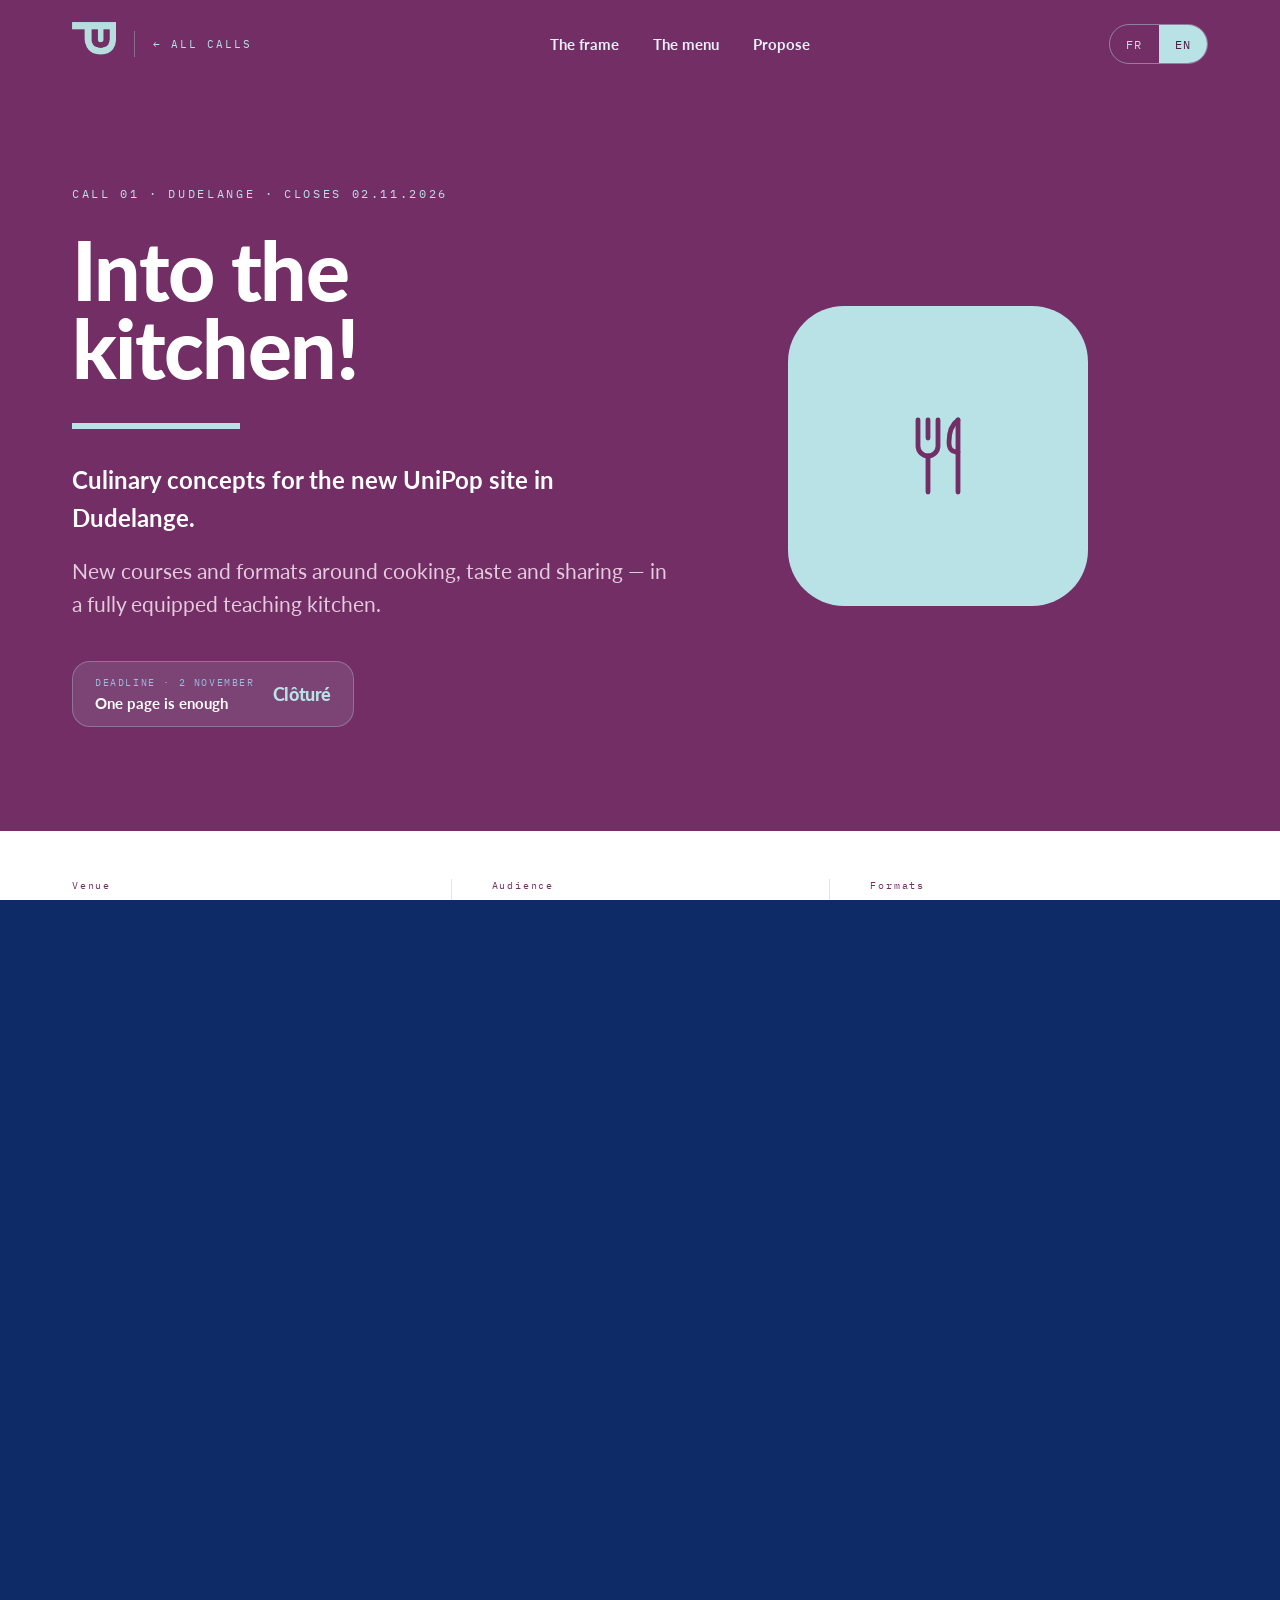
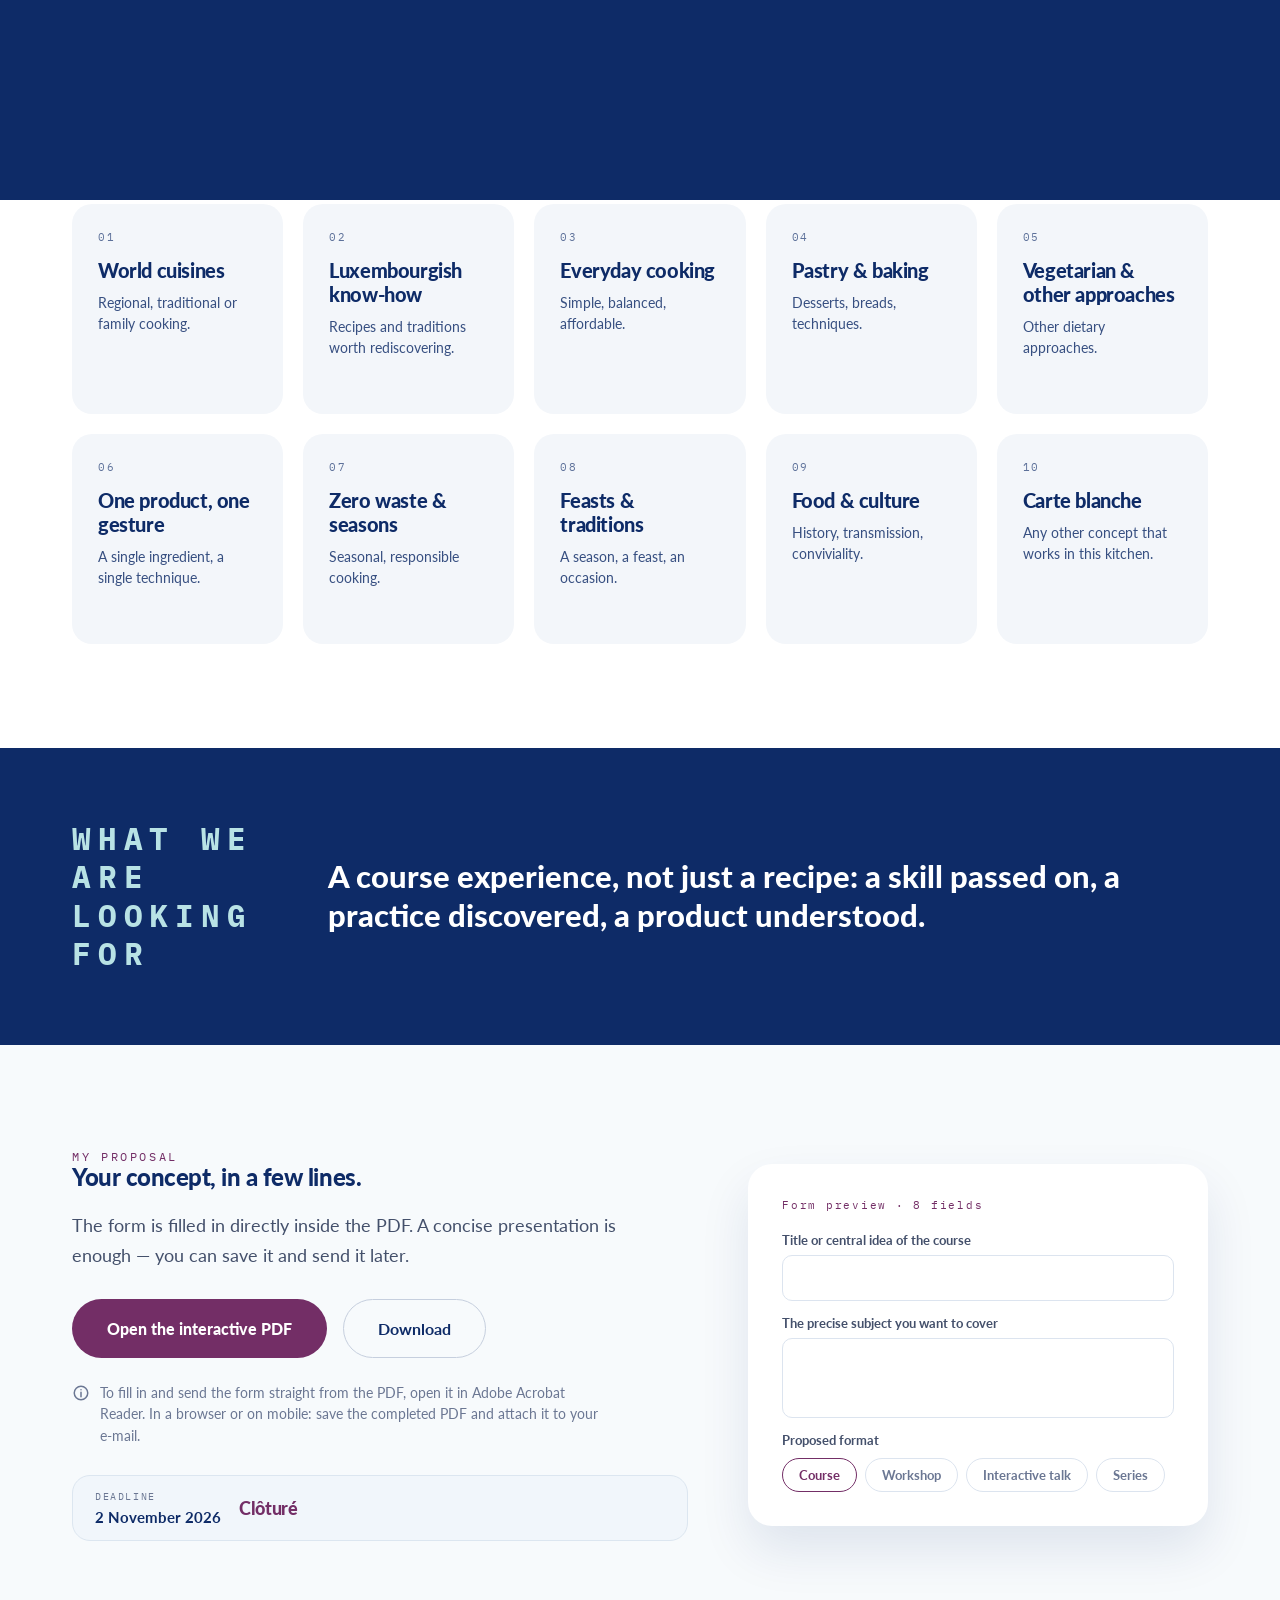
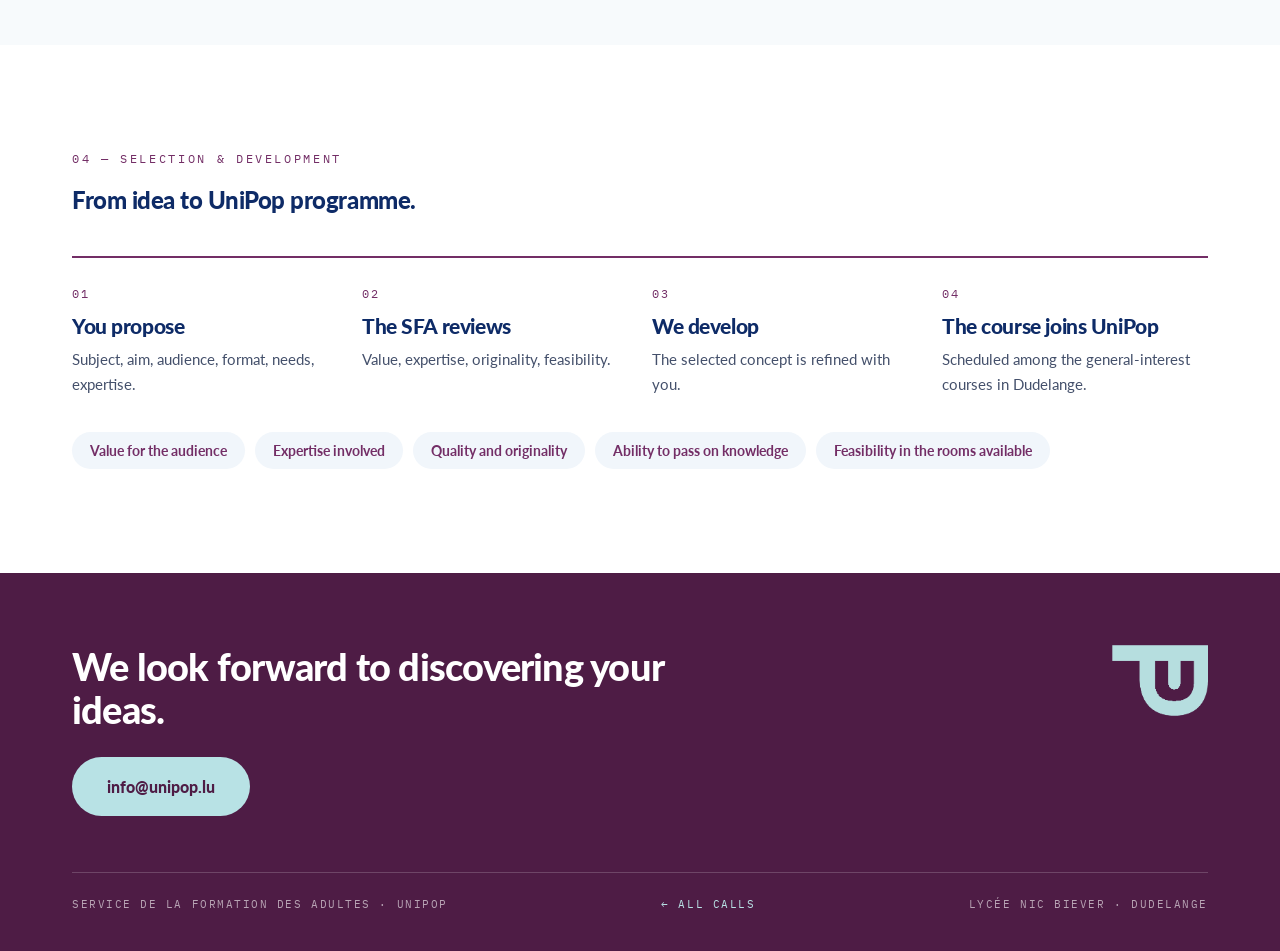
==== cuisine.html @ d963fb6a "Add files via upload" ====
<!doctype html>
<html lang="fr">
<head>
<meta charset="utf-8">
<meta name="viewport" content="width=device-width, initial-scale=1">
<title data-i18n="k96">À vos fourneaux ! · Appel à concepts UniPop</title>
<meta name="description" content="Appel à concepts culinaires pour la cuisine pédagogique du nouveau site UniPop à Dudelange. Clôture le 2 novembre 2026.">
<meta property="og:type" content="website">
<meta property="og:site_name" content="UniPop · Service de la formation des adultes">
<meta property="og:title" content="À vos fourneaux ! · Appel à concepts UniPop">
<meta property="og:description" content="Appel à concepts culinaires pour la cuisine pédagogique du nouveau site UniPop à Dudelange. Clôture le 2 novembre 2026.">
<meta property="og:image" content="https://letzbug.github.io/appel_projets/assets/img/og-appel-concepts.png">
<meta property="og:image:width" content="1200">
<meta property="og:image:height" content="630">
<meta property="og:url" content="https://letzbug.github.io/appel_projets/cuisine.html">
<meta name="twitter:card" content="summary_large_image">
<meta name="theme-color" content="#732E66">
<link rel="icon" href="assets/img/favicon-32.png" sizes="32x32">
<link rel="apple-touch-icon" href="assets/img/apple-touch-icon.png">
<link rel="preconnect" href="https://fonts.googleapis.com">
<link rel="preconnect" href="https://fonts.gstatic.com" crossorigin>
<link rel="stylesheet" href="https://fonts.googleapis.com/css2?family=Lato:ital,wght@0,400;0,700;0,900;1,400&amp;family=IBM+Plex+Mono:wght@400;500&amp;display=swap">
<link rel="stylesheet" href="assets/css/site.css">
</head>
<body class="theme-cuisine">
<a class="skip" href="#main">Aller au contenu</a>
<header class="nav">
  <div class="shell nav__inner">
    <div class="nav__brand">
      <a href="index.html" aria-label="UniPop"><img class="nav__logo" src="assets/img/unipop-logo-knockout.png" alt="UniPop"></a>
      <span class="nav__rule" aria-hidden="true"></span>
      <a href="index.html" class="nav__tag" data-wipe="#0E2B67" data-i18n="k100">← Tous les appels</a>
    </div>
    <nav class="nav__links" id="menu">
      <a href="cuisine.html#cadre" data-i18n="k97">Le cadre</a>
      <a href="cuisine.html#carte" data-i18n="k98">La carte</a>
      <a href="cuisine.html#proposer" data-i18n="k99">Proposer</a>
    </nav>
    <div class="nav__end">
      <div class="lang" role="group" aria-label="Langue / Language">
        <button type="button" data-lang="fr" aria-pressed="true">FR</button>
        <button type="button" data-lang="en" aria-pressed="false">EN</button>
      </div>
      <button class="burger" type="button" aria-expanded="false" aria-controls="menu" aria-label="Menu">
        <span></span><span></span><span></span>
      </button>
    </div>
  </div>
  <div class="nav__progress" aria-hidden="true"></div>
</header>
<main id="main">

  <section class="hero">
    <div class="shell hero__grid">
      <div class="hero__col">
        <p class="eyebrow reveal" data-i18n="k101">Appel 01 · Dudelange · clôture 02.11.2026</p>
        <h1 class="reveal" data-i18n-html="k102">À vos<br>fourneaux !</h1>
        <div class="hero__rule reveal" aria-hidden="true"></div>
        <p class="hero__text reveal" style="color:#fff;font-weight:700;font-size:24px" data-i18n="k103">Concepts culinaires pour le nouveau site UniPop à Dudelange.</p>
        <p class="hero__text reveal" style="margin-top:16px" data-i18n="k104">Imaginer de nouveaux cours et formats autour de la cuisine, du goût et du partage — dans une cuisine pédagogique entièrement équipée.</p>
        <div class="counts reveal">
          <div class="count count--lead" data-deadline="2026-11-02T23:59:59+01:00">
            <div>
              <div class="count__label"><span data-i18n="k105">Date limite · 2 novembre</span></div>
              <div class="count__name"><span data-i18n="k106">Une page suffit</span></div>
            </div>
            <div class="count__value" data-over="Clôturé">02.11</div>
          </div>
        </div>
      </div>
      <div class="hero__art" aria-hidden="true">
        <div class="tile floaty" style="left:60px;top:70px;width:300px;height:300px;background:var(--mint);color:var(--purple);border-radius:56px"><svg viewBox="0 0 48 48" fill="none" stroke="currentColor" stroke-width="2.4" stroke-linecap="round" stroke-linejoin="round" aria-hidden="true"><path d="M14 6v13a5 5 0 0 0 5 5 5 5 0 0 0 5-5V6"/><path d="M19 6v9"/><path d="M19 24v18"/><path d="M34 6c-3.5 2.5-4.5 7-4.5 11s1.5 5 4.5 5"/><path d="M34 6v36"/></svg></div>
      </div>
    </div>
  </section>

  <div class="meta">
    <div class="shell">
      <dl class="meta__grid">
        <div class="meta__cell">
          <dt><span data-i18n="k107">Le lieu</span></dt>
          <dd>Lycée Nic Biever · 28, rue du Parc · L-3542 Dudelange</dd>
          <dd class="sub"><span data-i18n="k108">Lundis et mercredis à partir de 17h00</span></dd>
        </div>
        <div class="meta__cell">
          <dt><span data-i18n="k109">Le public</span></dt>
          <dd><span data-i18n="k110">Adultes · cours d’intérêt général</span></dd>
        </div>
        <div class="meta__cell">
          <dt><span data-i18n="k111">Les formats</span></dt>
          <dd><span data-i18n="k112">Cours, workshop, série, format saisonnier…</span></dd>
        </div>
      </dl>
    </div>
  </div>

  <section class="section section--paper" id="cadre">
    <div class="shell split">
      <div>
        <p class="eyebrow reveal" data-i18n="k113">01 — Le cadre</p>
        <h2 class="reveal" style="margin:18px 0 24px" data-i18n="k114">Associer celles et ceux qui enseignent à la fabrication des contenus.</h2>
        <p class="lead reveal" style="margin-bottom:16px" data-i18n="k115">L’ouverture progressive d’un nouveau site au Lycée Nic Biever offre une première occasion concrète : une cuisine pédagogique entièrement équipée sera le premier espace activé.</p>
        <p class="lead reveal" data-i18n="k116">La cuisine peut ici être abordée au sens large. Il ne s’agit pas uniquement de proposer une recette ou un menu, mais d’imaginer une expérience de cours.</p>
      </div>
      <blockquote class="quote reveal">
        <svg viewBox="0 0 44 34" aria-hidden="true"><path d="M0 34V18C0 8 6 1 17 0l2 6c-7 1-10 5-10 10h9v18H0zm25 0V18c0-10 6-17 17-18l2 6c-7 1-10 5-10 10h9v18H25z"/></svg>
        <p data-i18n="k117">Il n’est pas attendu qu’une proposition couvre l’ensemble du sujet.</p>
        <p class="quote__sub" data-i18n="k118">Un cours ou un workshop peut au contraire se concentrer volontairement sur une technique, une cuisine, un produit ou une idée très précise.</p>
      </blockquote>
    </div>
  </section>

  <section class="section section--white" id="carte">
    <div class="shell">
      <div class="section__head">
        <div>
          <p class="eyebrow reveal" data-i18n="k119">02 — La carte des possibles</p>
          <h2 class="reveal" data-i18n="k120">Dix portes d’entrée.</h2>
        </div>
        <p class="section__note reveal" data-i18n="k121">La liste n’est pas limitative. C’est la complémentarité des concepts retenus qui construira l’ensemble.</p>
      </div>
      <div class="topics">
      <article class="topic reveal">
        <div class="topic__no">01</div>
        <h3 data-i18n="k76">Cuisines du monde</h3>
        <p data-i18n="k77">Régionales, traditionnelles ou familiales.</p>
      </article>
      <article class="topic reveal">
        <div class="topic__no">02</div>
        <h3 data-i18n="k78">Savoir-faire luxembourgeois</h3>
        <p data-i18n="k79">Recettes et traditions à redécouvrir.</p>
      </article>
      <article class="topic reveal">
        <div class="topic__no">03</div>
        <h3 data-i18n="k80">La cuisine du quotidien</h3>
        <p data-i18n="k81">Simple, équilibrée, économique.</p>
      </article>
      <article class="topic reveal">
        <div class="topic__no">04</div>
        <h3 data-i18n="k82">Pâtisserie & boulangerie</h3>
        <p data-i18n="k83">Desserts, pains, techniques.</p>
      </article>
      <article class="topic reveal">
        <div class="topic__no">05</div>
        <h3 data-i18n="k84">Végétarien & autres approches</h3>
        <p data-i18n="k85">Autres approches alimentaires.</p>
      </article>
      <article class="topic reveal">
        <div class="topic__no">06</div>
        <h3 data-i18n="k86">Un produit, un geste</h3>
        <p data-i18n="k87">Un ingrédient, une technique.</p>
      </article>
      <article class="topic reveal">
        <div class="topic__no">07</div>
        <h3 data-i18n="k88">Anti-gaspi & saisons</h3>
        <p data-i18n="k89">Cuisine saisonnière et responsable.</p>
      </article>
      <article class="topic reveal">
        <div class="topic__no">08</div>
        <h3 data-i18n="k90">Fêtes & traditions</h3>
        <p data-i18n="k91">Une saison, une fête, une occasion.</p>
      </article>
      <article class="topic reveal">
        <div class="topic__no">09</div>
        <h3 data-i18n="k92">Cuisine & culture</h3>
        <p data-i18n="k93">Histoire, transmission, convivialité.</p>
      </article>
      <article class="topic reveal topic--mint">
        <div class="topic__no">10</div>
        <h3 data-i18n="k94">Carte blanche</h3>
        <p data-i18n="k95">Tout autre concept réalisable ici.</p>
      </article>
      </div>
    </div>
  </section>

  <div class="band">
    <div class="shell band__grid">
      <p class="eyebrow" data-i18n="k122">Ce que nous cherchons</p>
      <p data-i18n="k123">Une expérience de cours, pas seulement une recette : un savoir-faire transmis, une pratique découverte, un produit compris.</p>
    </div>
  </div>

  <section class="section section--paper" id="proposer">
    <div class="shell">
      <div class="apply">
      <div>
        <div class="eyebrow reveal" data-i18n="k128">Ma proposition</div>
        <h2 class="reveal" data-i18n="k129">Votre concept, en quelques lignes.</h2>
        <p class="lead reveal" style="margin-top:20px;max-width:560px" data-i18n="k130">Le formulaire se remplit directement dans le PDF. Une présentation concise suffit — vous pouvez l’enregistrer et l’envoyer plus tard.</p>
        <div class="apply__actions reveal">
          <a class="btn btn--solid" href="pdf/UniPop_COURSE_LAB_A_vos_fourneaux.pdf" target="_blank" rel="noopener"><span data-i18n="k131">Ouvrir le PDF interactif</span></a>
          <a class="btn btn--outline" href="pdf/UniPop_COURSE_LAB_A_vos_fourneaux.pdf" download><span data-i18n="k132">Télécharger</span></a>
        </div>
        <div class="hint reveal"><svg viewBox="0 0 24 24" stroke-width="2" stroke-linecap="round" aria-hidden="true"><circle cx="12" cy="12" r="9"/><path d="M12 11v6M12 7.5v.01"/></svg>
          <p data-i18n="k133">Pour remplir et renvoyer le formulaire depuis le PDF, ouvrez-le dans Adobe Acrobat Reader. Dans un navigateur ou sur mobile : enregistrez le PDF rempli, puis joignez-le à votre e-mail.</p>
        </div>
        <div class="count count--lead reveal" data-deadline="2026-11-02T23:59:59+01:00" style="margin-top:28px;background:#F1F6FB;border-color:#DCE6F0">
          <div>
            <div class="count__label" style="color:#6B7793"><span data-i18n="k134">Date limite</span></div>
            <div class="count__name" style="color:#0E2B67" data-i18n="k135">2 novembre 2026</div>
          </div>
          <div class="count__value" style="color:var(--accent)" data-over="Clôturé">02.11</div>
        </div>
      </div>
      <div class="preview reveal" aria-hidden="true">
        <div class="preview__label"><span data-i18n="k136">Aperçu du formulaire · 8 champs</span></div>
        <div class="preview__fields">
          <label><span data-i18n="k137">Titre ou idée centrale du cours</span><input type="text" tabindex="-1"></label>
          <label><span data-i18n="k138">Le sujet précis que vous souhaitez traiter</span><textarea rows="3" tabindex="-1"></textarea></label>
          <div>
            <div style="font-size:13px;font-weight:700;color:var(--body)"><span data-i18n="k139">Format proposé</span></div>
            <div class="pills">
          <span class="pill pill--on"><span data-i18n="k124">Cours</span></span>
          <span class="pill"><span data-i18n="k125">Workshop</span></span>
          <span class="pill"><span data-i18n="k126">Conférence interactive</span></span>
          <span class="pill"><span data-i18n="k127">Série</span></span>
            </div>
          </div>
        </div>
      </div>
    </div>
    </div>
  </section>

  <section class="section section--white">
    <div class="shell">
      <p class="eyebrow reveal" data-i18n="k140">04 — Sélection & développement</p>
      <h2 class="reveal" style="margin:18px 0 44px" data-i18n="k141">De l’idée au programme UniPop.</h2>
      <div class="flow">
      <div class="reveal">
        <div class="flow__no">01</div>
        <h3 data-i18n="k142">Vous proposez</h3>
        <p data-i18n="k143">Sujet, objectif, public, format, besoins, expertise.</p>
      </div>
      <div class="reveal">
        <div class="flow__no">02</div>
        <h3 data-i18n="k144">Le SFA examine</h3>
        <p data-i18n="k145">Intérêt, savoir-faire, originalité, faisabilité.</p>
      </div>
      <div class="reveal">
        <div class="flow__no">03</div>
        <h3 data-i18n="k146">Nous développons</h3>
        <p data-i18n="k147">Le concept retenu est précisé avec vous.</p>
      </div>
      <div class="reveal">
        <div class="flow__no">04</div>
        <h3 data-i18n="k148">Le cours rejoint UniPop</h3>
        <p data-i18n="k149">Programmation des cours d’intérêt général à Dudelange.</p>
      </div>
    </div>
      <div class="tags reveal">
        <span class="tag"><span data-i18n="k150">L’intérêt pour le public</span></span>
        <span class="tag"><span data-i18n="k151">Le savoir-faire mobilisé</span></span>
        <span class="tag"><span data-i18n="k152">La qualité et l’originalité</span></span>
        <span class="tag"><span data-i18n="k153">La capacité à transmettre</span></span>
        <span class="tag"><span data-i18n="k154">La faisabilité dans les locaux</span></span>
      </div>
    </div>
  </section>

</main>
<footer class="foot" id="contact">
  <div class="shell">
    <div class="foot__top">
      <div>
        <h2 class="reveal" data-i18n="k155">Nous nous réjouissons de découvrir vos idées.</h2>
        
        <a class="btn btn--mint" href="mailto:info@unipop.lu" style="margin-top:26px">info@unipop.lu</a>
      </div>
      <img class="foot__logo" src="assets/img/unipop-logo-knockout.png" alt="UniPop">
    </div>
    <div class="foot__bar">
      <span>Service de la formation des adultes · UniPop</span>
      <a href="index.html" data-wipe="#0E2B67" data-i18n="k156">← Tous les appels</a>
      <span data-i18n="k157">Lycée Nic Biever · Dudelange</span>
    </div>
  </div>
</footer>
<div class="wipe" aria-hidden="true"></div>
<script src="assets/js/lang-en.js"></script>
<script src="assets/js/i18n.js"></script>
<script src="assets/js/site.js"></script>
</body>
</html>
---- assets/css/site.css ----
/* =========================================================================
   UniPop · Appel à concepts 2026
   Feuille de style principale — Service de la formation des adultes
   Couleurs et typographie repris de la charte UniPop.
   ========================================================================= */

:root{
  --navy:#0E2B67;
  --navy-mid:#143474;
  --navy-deep:#08194A;
  --purple:#732E66;
  --purple-deep:#4E1C45;
  --mint:#B8E2E5;
  --paper:#F7FAFC;
  --white:#FFFFFF;
  --ink:#0E2B67;
  --body:#44506B;
  --muted:#6B7793;
  --line:#DCE6F0;

  /* couleur d'accent, redéfinie par page */
  --accent:var(--navy);
  --accent-deep:var(--navy-deep);
  --on-accent-soft:#C6D6EE;

  --shell:1280px;
  --pad:72px;
  --radius:24px;
  --ease:cubic-bezier(.2,.75,.2,1);

  --font:"Lato","Helvetica Neue",Helvetica,Arial,sans-serif;
  --mono:"IBM Plex Mono",ui-monospace,SFMono-Regular,Menlo,Consolas,monospace;
}

body.theme-cuisine{
  --accent:var(--purple);
  --accent-deep:var(--purple-deep);
  --on-accent-soft:#E3CADD;
}

/* Polices auto-hébergées — voir README, section « Schriften ».
   Décommenter ce bloc et supprimer le <link> Google Fonts dans les pages.
@font-face{font-family:"Lato";src:url("../fonts/lato-regular.woff2") format("woff2");font-weight:400;font-display:swap}
@font-face{font-family:"Lato";src:url("../fonts/lato-bold.woff2") format("woff2");font-weight:700;font-display:swap}
@font-face{font-family:"Lato";src:url("../fonts/lato-black.woff2") format("woff2");font-weight:900;font-display:swap}
@font-face{font-family:"IBM Plex Mono";src:url("../fonts/plexmono-regular.woff2") format("woff2");font-weight:400;font-display:swap}
*/

*,*::before,*::after{box-sizing:border-box}

html{scroll-behavior:smooth}

body{
  margin:0;
  font-family:var(--font);
  background:var(--paper);
  color:var(--body);
  -webkit-font-smoothing:antialiased;
  overflow-x:hidden;
}

img{max-width:100%;display:block}
a{color:var(--accent);text-decoration:none}

h1,h2,h3{margin:0;font-weight:900;letter-spacing:-.02em;color:var(--ink);line-height:1.05}
p{margin:0;line-height:1.65}

.shell{max-width:var(--shell);margin:0 auto;padding:0 var(--pad);width:100%}

.eyebrow{
  font-family:var(--mono);font-size:12px;letter-spacing:.22em;
  text-transform:uppercase;color:var(--accent);
}
.lead{font-size:18px;line-height:1.7;color:var(--body)}

/* ---------- accessibilité ---------- */
.skip{
  position:absolute;left:-9999px;top:0;z-index:100;background:var(--mint);color:var(--navy);
  padding:14px 22px;font-weight:700;border-radius:0 0 12px 0;
}
.skip:focus{left:0}
:focus-visible{outline:3px solid var(--mint);outline-offset:3px}
.sr-only{position:absolute;width:1px;height:1px;overflow:hidden;clip:rect(0 0 0 0);white-space:nowrap}

/* =========================================================================
   NAVIGATION
   ========================================================================= */
.nav{
  position:sticky;top:0;z-index:50;background:var(--accent);
  transition:box-shadow .3s ease;
}
.nav.scrolled{box-shadow:0 10px 30px rgba(8,25,64,.25)}
.nav__inner{
  display:flex;align-items:center;justify-content:space-between;gap:24px;
  height:88px;transition:height .3s var(--ease);
}
.nav.scrolled .nav__inner{height:68px}
.nav__brand{display:flex;align-items:center;gap:18px;min-width:0}
.nav__logo{width:44px;height:44px;transition:width .3s var(--ease),height .3s var(--ease)}
.nav.scrolled .nav__logo{width:36px;height:36px}
.nav__rule{width:1px;height:26px;background:rgba(184,226,229,.35)}
.nav__tag{
  font-family:var(--mono);font-size:11px;letter-spacing:.18em;text-transform:uppercase;
  color:var(--mint);white-space:nowrap;
}
.nav__links{display:flex;align-items:center;gap:34px}
.nav__links a{
  font-size:15px;font-weight:700;color:#E9F0FA;position:relative;padding:6px 0;
}
.nav__links a::after{
  content:"";position:absolute;left:0;right:100%;bottom:0;height:2px;background:var(--mint);
  transition:right .3s var(--ease);
}
.nav__links a:hover::after,.nav__links a:focus-visible::after{right:0}
.nav__end{display:flex;align-items:center;gap:16px}

.lang{display:flex;border:1px solid rgba(184,226,229,.45);border-radius:999px;overflow:hidden}
.lang button{
  border:0;background:transparent;color:var(--mint);cursor:pointer;
  font-family:var(--mono);font-size:12px;letter-spacing:.1em;padding:9px 16px;
  min-height:38px;transition:background-color .25s ease,color .25s ease;
}
.lang button[aria-pressed="true"]{background:var(--mint);color:var(--accent-deep)}

.burger{display:none;width:44px;height:44px;border:0;background:transparent;cursor:pointer;
  flex-direction:column;align-items:flex-end;justify-content:center;gap:5px;padding:0}
.burger span{display:block;width:22px;height:2px;background:var(--mint);transition:transform .3s var(--ease),opacity .2s}
.burger[aria-expanded="true"] span:nth-child(1){transform:translateY(7px) rotate(45deg)}
.burger[aria-expanded="true"] span:nth-child(2){opacity:0}
.burger[aria-expanded="true"] span:nth-child(3){transform:translateY(-7px) rotate(-45deg)}

.nav__progress{
  position:absolute;left:0;bottom:0;height:2px;width:0;background:var(--mint);
  transition:width .1s linear;
}

/* =========================================================================
   HERO
   ========================================================================= */
.hero{background:var(--accent);color:#fff;padding:96px 0 104px;position:relative;overflow:hidden}
.hero__grid{display:flex;align-items:center;justify-content:space-between;gap:56px}
.hero__col{max-width:740px;flex:1 1 auto}
.hero .eyebrow{color:var(--mint)}
.hero h1{font-size:clamp(46px,6.4vw,92px);color:#fff;line-height:.96;margin-top:26px}
.hero h1 .accent{color:var(--mint)}
.hero__rule{width:168px;height:6px;background:var(--mint);margin:36px 0 32px;transform-origin:left center}
.hero__text{font-size:21px;line-height:1.6;color:var(--on-accent-soft);max-width:620px}
.hero__actions{display:flex;flex-wrap:wrap;gap:16px;margin-top:44px}
.hero__art{flex:0 0 auto;width:480px;height:440px;position:relative}
.hero__ring{position:absolute;inset:30px 40px;border:1px solid rgba(184,226,229,.28);border-radius:50%}
.tile{
  position:absolute;border-radius:40px;display:flex;align-items:center;justify-content:center;
}
.tile--a{left:10px;top:120px;width:244px;height:244px;background:var(--purple)}
.tile--b{right:0;top:10px;width:214px;height:214px;background:var(--navy-mid);
  border:1px solid rgba(184,226,229,.3);border-radius:36px}
body.theme-cuisine .tile--b{background:var(--purple-deep)}
.tile svg{width:96px;height:96px}
.chip-float{
  position:absolute;right:20px;bottom:20px;background:var(--mint);color:var(--navy);
  font-family:var(--mono);font-size:12px;letter-spacing:.14em;padding:10px 18px;border-radius:999px;
}

.btn{
  display:inline-flex;align-items:center;gap:12px;border-radius:999px;font-size:16px;
  padding:19px 34px;font-weight:900;min-height:56px;border:1px solid transparent;cursor:pointer;
  transition:transform .25s ease,background-color .25s ease,color .25s ease,border-color .25s ease;
}
.btn:hover,.btn:focus-visible{transform:translateY(-3px)}
.btn--mint{background:var(--mint);color:var(--accent-deep)}
.btn--mint:hover{background:#cceef0}
.btn--ghost{border-color:rgba(198,214,238,.5);color:#E9F0FA;font-weight:700}
.btn--ghost:hover{border-color:var(--mint);color:#fff}
.btn--solid{background:var(--accent);color:#fff}
.btn--outline{border-color:#C6CFDE;color:var(--ink);font-weight:700}
.btn--outline:hover{border-color:var(--accent)}

/* ---------- compte à rebours ---------- */
.counts{display:flex;flex-wrap:wrap;gap:16px;margin-top:40px}
.count{
  display:flex;align-items:center;gap:18px;border-radius:18px;padding:14px 22px;
  background:rgba(255,255,255,.06);border:1px solid rgba(198,214,238,.22);
  transition:border-color .3s ease,background-color .3s ease;
}
.count--lead{background:rgba(184,226,229,.12);border-color:rgba(184,226,229,.3)}
.count:hover{border-color:var(--mint)}
.count__label{font-family:var(--mono);font-size:10px;letter-spacing:.16em;text-transform:uppercase;color:#9FB8DE}
.count__name{margin-top:5px;font-size:15px;font-weight:700;color:#fff}
.count__value{font-size:30px;font-weight:900;letter-spacing:-.02em;color:var(--on-accent-soft);white-space:nowrap}
.count--lead .count__value{color:var(--mint)}
.count__value small{font-size:14px;font-weight:700;opacity:.75;margin-left:4px}
.count.is-over .count__value{font-size:18px}

.scrollcue{
  display:flex;align-items:center;gap:12px;margin-top:56px;
  font-family:var(--mono);font-size:11px;letter-spacing:.2em;color:#8FA8D2;
}
.scrollcue svg{animation:bob 2.2s ease-in-out infinite}

/* =========================================================================
   BANDEAU DÉFILANT
   ========================================================================= */
.ticker{background:var(--mint);overflow:hidden;padding:24px 0}
.ticker__track{display:flex;gap:56px;white-space:nowrap;width:max-content;animation:ticker 40s linear infinite}
.ticker span{font-family:var(--mono);font-size:13px;letter-spacing:.2em;text-transform:uppercase;color:var(--navy)}
.ticker:hover .ticker__track{animation-play-state:paused}

/* =========================================================================
   SECTIONS
   ========================================================================= */
.section{padding:104px 0}
.section--paper{background:var(--paper)}
.section--white{background:var(--white)}
.section--navy{background:var(--navy);color:#fff}
.section--navy h2{color:#fff}
.section--accent{background:var(--accent);color:#fff}
.section--accent h2{color:#fff}
.section__head{display:flex;align-items:flex-end;justify-content:space-between;gap:48px;margin-bottom:52px;flex-wrap:wrap}
.section__head h2{font-size:clamp(32px,4vw,52px);margin-top:18px;max-width:680px}
.section__note{max-width:380px;font-size:15px;line-height:1.6;color:var(--muted)}
.section--navy .section__note,.section--accent .section__note{color:var(--on-accent-soft)}
.section--navy .eyebrow,.section--accent .eyebrow{color:var(--mint)}

/* ---------- carte + actualités ---------- */
.news{display:grid;grid-template-columns:minmax(0,480px) minmax(0,1fr);gap:80px;align-items:center}
.map{background:#fff;border-radius:28px;padding:32px;display:flex;justify-content:center}
.map svg{width:100%;max-width:340px;height:auto;overflow:visible}
.map__outline{fill:none;stroke:rgba(14,43,103,.16);stroke-width:1.5}
.map__dot{fill:#C3D3E6;opacity:0;transform-origin:center;transition:fill .25s ease,r .25s ease}
.map.in .map__dot{animation:dotIn .5s var(--ease) forwards;animation-delay:var(--d,0ms)}
.map__dot.near{fill:var(--mint)}
.map__site{opacity:0}
.map.in .map__site{animation:siteIn .6s var(--ease) forwards}
.map__ping{transform-box:fill-box;transform-origin:center;animation:ping 2.8s cubic-bezier(.2,.6,.3,1) infinite}
.map__label{font-family:var(--font);font-size:14px;font-weight:900}

.newsitem{display:flex;gap:22px;padding:26px 0;border-top:1px solid var(--line)}
.newsitem:last-child{border-bottom:1px solid var(--line)}
.newsitem__no{width:54px;flex:0 0 54px;font-family:var(--mono);font-size:13px;color:var(--accent)}
.newsitem h3{font-size:22px}
.newsitem p{margin-top:8px;font-size:16px;color:var(--body)}
.newsitem--soft h3,.newsitem--soft .newsitem__no{color:#7C8CA8}

/* ---------- étapes ---------- */
.steps{display:grid;grid-template-columns:repeat(3,minmax(0,1fr));gap:28px}
.step{background:var(--navy-mid);border:1px solid rgba(184,226,229,.22);border-radius:var(--radius);padding:36px;
  transition:transform .4s var(--ease),border-color .4s ease}
.step:hover{transform:translateY(-8px);border-color:var(--mint)}
.step__no{font-family:var(--mono);font-size:42px;color:var(--mint)}
.step h3{margin-top:18px;font-size:24px;color:#fff}
.step p{margin-top:12px;font-size:16px;color:var(--on-accent-soft)}
.step--mint{background:var(--mint);border-color:transparent}
.step--mint .step__no{color:var(--navy)}
.step--mint h3{color:var(--navy)}
.step--mint p{color:#164080}

/* ---------- cartes appel ---------- */
.calls{display:grid;grid-template-columns:repeat(2,minmax(0,1fr));gap:32px}
.call{
  display:flex;flex-direction:column;border-radius:32px;padding:44px;min-height:520px;color:#fff;
  position:relative;overflow:hidden;
  transition:transform .45s var(--ease),box-shadow .45s ease;
}
.call:hover,.call:focus-visible{transform:translateY(-10px);box-shadow:0 30px 60px rgba(8,25,64,.22)}
.call--cuisine{background:var(--purple)}
.call--numerique{background:var(--navy)}
.call__top{display:flex;align-items:center;justify-content:space-between;gap:20px}
.call__kicker{font-family:var(--mono);font-size:12px;letter-spacing:.2em;color:rgba(255,255,255,.72)}
.call__top svg{width:52px;height:52px;flex:0 0 auto}
.call h3{font-size:clamp(36px,3.6vw,58px);color:#fff;margin-top:36px;line-height:.98}
.call p{margin-top:22px;font-size:18px;color:rgba(255,255,255,.82);max-width:450px}
.call__foot{margin-top:auto;padding-top:32px}
.call__meta{display:flex;flex-wrap:wrap;gap:36px;padding-bottom:22px;border-bottom:1px solid rgba(255,255,255,.28)}
.call__meta dt{font-family:var(--mono);font-size:10px;letter-spacing:.16em;color:rgba(255,255,255,.65)}
.call__meta dd{margin:6px 0 0;font-size:15px;font-weight:700}
.call__go{display:flex;align-items:center;gap:12px;margin-top:22px;font-size:17px;font-weight:900;color:var(--mint)}
.call:hover .call__go svg{transform:translateX(6px)}
.call__go svg{transition:transform .3s var(--ease)}

/* ---------- barre méta ---------- */
.meta{background:#fff;padding:32px 0}
.meta__grid{display:grid;grid-template-columns:repeat(3,minmax(0,1fr));gap:0}
.meta__cell{padding:0 40px;border-left:1px solid var(--line)}
.meta__cell:first-child{padding-left:0;border-left:0}
.meta__cell dt{font-family:var(--mono);font-size:10px;letter-spacing:.18em;color:var(--accent)}
.meta__cell dd{margin:8px 0 0;font-size:17px;font-weight:700;color:var(--ink)}
.meta__cell .sub{margin-top:5px;font-size:14px;font-weight:400;color:var(--muted)}

/* ---------- citation ---------- */
.split{display:grid;grid-template-columns:minmax(0,1fr) minmax(0,1fr);gap:72px;align-items:center}
.quote{background:var(--accent);border-radius:28px;padding:44px;color:#fff}
.quote svg{width:44px;height:34px;fill:var(--mint)}
.quote p{margin-top:24px;font-size:28px;line-height:1.3;font-weight:900}
.quote .quote__sub{margin-top:20px;font-size:16px;font-weight:400;color:var(--on-accent-soft)}

/* ---------- grille de sujets ---------- */
.topics{display:grid;grid-template-columns:repeat(5,minmax(0,1fr));gap:20px}
.topics--4{grid-template-columns:repeat(4,minmax(0,1fr))}
.topic{
  background:var(--white);border-radius:20px;padding:26px;min-height:210px;color:var(--ink);
  transition:transform .4s var(--ease),background-color .4s ease,color .4s ease;
}
.section--paper .topic{background:#fff}
.section--white .topic{background:#F3F6FA}
.topic:hover{transform:translateY(-8px);background:var(--accent);color:#fff}
.topic__no{font-family:var(--mono);font-size:11px;letter-spacing:.14em;opacity:.65}
.topic h3{margin-top:14px;font-size:20px;line-height:1.2;color:inherit}
.topic p{margin-top:10px;font-size:14px;line-height:1.55;opacity:.82;color:inherit}
.topic--mint{background:var(--mint)}

/* ---------- bandeau « ce que nous cherchons » ---------- */
.band{background:var(--navy);color:#fff;padding:72px 0}
.band__grid{display:flex;gap:56px;align-items:center;flex-wrap:wrap}
.band .eyebrow{color:var(--mint);flex:0 0 200px}
.band p{flex:1 1 420px;font-size:clamp(22px,2.4vw,34px);line-height:1.25;font-weight:900;color:#fff}

/* ---------- date OEJQS ---------- */
.date{background:var(--mint);padding:56px 0}
.date__grid{display:flex;gap:28px;align-items:center;flex-wrap:wrap}
.date__badge{background:var(--navy);color:var(--mint);border-radius:22px;padding:18px 26px;text-align:center;flex:0 0 auto}
.date__badge span{font-family:var(--mono);font-size:12px;letter-spacing:.16em;display:block}
.date__badge strong{display:block;font-size:44px;line-height:1;color:#fff}
.date__text h3{font-size:clamp(20px,2vw,26px);line-height:1.25;color:var(--navy)}
.date__text p{margin-top:8px;font-size:16px;color:#164080}

/* ---------- bloc PDF ---------- */
.apply{display:grid;grid-template-columns:minmax(0,1fr) minmax(0,460px);gap:60px;align-items:center}
.apply__actions{display:flex;flex-wrap:wrap;gap:16px;margin-top:28px}
.hint{display:flex;gap:10px;margin-top:24px;max-width:540px}
.hint svg{width:18px;height:18px;flex:0 0 18px;margin-top:2px;stroke:var(--muted);fill:none}
.hint p{font-size:14px;line-height:1.55;color:var(--muted)}
.preview{background:#fff;border-radius:var(--radius);padding:34px;box-shadow:0 24px 50px rgba(14,43,103,.10)}
.section--white .preview{background:var(--paper)}
.preview__label{font-family:var(--mono);font-size:11px;letter-spacing:.16em;color:var(--accent)}
.preview__fields{margin-top:20px;display:flex;flex-direction:column;gap:14px}
.preview label{font-size:13px;font-weight:700;color:var(--body)}
.preview input,.preview textarea{
  display:block;width:100%;margin-top:7px;border:1px solid #DCE4EF;border-radius:10px;
  background:#fff;padding:12px 14px;font-family:var(--font);font-size:15px;color:var(--ink);
}
.preview input{height:46px;padding:0 14px}
.preview textarea{resize:none}
.pills{display:flex;flex-wrap:wrap;gap:8px;margin-top:10px}
.pill{border:1px solid #DCE4EF;color:var(--muted);border-radius:999px;padding:8px 16px;font-size:13px;font-weight:700}
.pill--on{border-color:var(--accent);color:var(--accent)}

/* ---------- parcours ---------- */
.flow{display:grid;grid-template-columns:repeat(4,minmax(0,1fr));gap:24px;border-top:2px solid var(--accent);padding-top:28px}
.flow__no{font-family:var(--mono);font-size:12px;letter-spacing:.16em;color:var(--accent)}
.flow h3{margin-top:14px;font-size:21px}
.flow p{margin-top:10px;font-size:15px;color:var(--body)}
.tags{display:flex;flex-wrap:wrap;gap:10px;margin-top:36px}
.tag{background:#F1F6FB;color:var(--accent);border-radius:999px;padding:10px 18px;font-size:14px;font-weight:700}
.badge-line{
  display:inline-flex;align-items:center;gap:12px;margin-top:40px;background:#F1F6FB;
  border-radius:999px;padding:14px 24px;font-size:15px;font-weight:700;color:var(--ink);
}
.badge-line::before{content:"";width:8px;height:8px;border-radius:50%;background:var(--accent)}

/* =========================================================================
   PIED DE PAGE
   ========================================================================= */
.foot{background:var(--accent-deep);color:#fff;padding:72px 0 40px}
.foot__top{display:flex;justify-content:space-between;align-items:flex-start;gap:60px;flex-wrap:wrap}
.foot h2{font-size:clamp(28px,3vw,40px);color:#fff;max-width:680px;line-height:1.12}
.foot p{margin-top:18px;font-size:17px;color:rgba(255,255,255,.72);max-width:620px}
.foot__logo{width:96px;height:96px;flex:0 0 auto}
.foot__bar{
  display:flex;justify-content:space-between;align-items:center;gap:24px;flex-wrap:wrap;
  border-top:1px solid rgba(255,255,255,.18);margin-top:56px;padding-top:24px;
  font-family:var(--mono);font-size:11px;letter-spacing:.14em;text-transform:uppercase;color:rgba(255,255,255,.6);
}
.foot__bar a{color:var(--mint)}

/* =========================================================================
   TRANSITION DE PAGE
   ========================================================================= */
.wipe{
  position:fixed;inset:0;z-index:90;background:var(--navy);transform:translateY(100%);
  pointer-events:none;
}
.wipe.out{animation:wipeIn .42s var(--ease) forwards}
.wipe.in{transform:translateY(0);animation:wipeOut .5s var(--ease) forwards}

/* =========================================================================
   RÉVÉLATION AU DÉFILEMENT
   ========================================================================= */
.reveal{opacity:0;transform:translateY(26px)}
.reveal.in{
  opacity:1;transform:none;
  transition:opacity .8s var(--ease),transform .8s var(--ease);
  transition-delay:var(--d,0ms);
}

@keyframes bob{0%,100%{transform:translateY(0);opacity:.55}50%{transform:translateY(8px);opacity:1}}
@keyframes ticker{from{transform:translateX(0)}to{transform:translateX(calc(-50% - 28px))}}
@keyframes floaty{0%,100%{transform:translateY(0)}50%{transform:translateY(-16px)}}
@keyframes ping{0%{transform:scale(.55);opacity:.85}75%{transform:scale(2.6);opacity:0}100%{opacity:0}}
@keyframes dotIn{to{opacity:.9;transform:scale(1)}}
@keyframes siteIn{to{opacity:1}}
@keyframes wipeIn{from{transform:translateY(100%)}to{transform:translateY(0)}}
@keyframes wipeOut{from{transform:translateY(0)}to{transform:translateY(-100%)}}

.floaty{animation:floaty 7s ease-in-out infinite}
.floaty--b{animation:floaty 7s ease-in-out 1.6s infinite}

/* =========================================================================
   RESPONSIVE
   ========================================================================= */
@media (max-width:1180px){
  :root{--pad:48px}
  .news{grid-template-columns:1fr;gap:48px}
  .split{grid-template-columns:1fr;gap:40px}
  .apply{grid-template-columns:1fr;gap:40px}
  .topics{grid-template-columns:repeat(3,minmax(0,1fr))}
  .topics--4{grid-template-columns:repeat(3,minmax(0,1fr))}
  .flow{grid-template-columns:repeat(2,minmax(0,1fr));gap:32px}
  .hero__art{display:none}
}
@media (max-width:900px){
  :root{--pad:28px}
  .section{padding:72px 0}
  .hero{padding:64px 0 72px}
  .nav__links{
    position:fixed;inset:88px 0 auto;background:var(--accent-deep);flex-direction:column;
    align-items:flex-start;gap:0;padding:12px 28px 28px;transform:translateY(-120%);
    transition:transform .35s var(--ease);
  }
  .nav__links.open{transform:none}
  .nav__links a{width:100%;padding:16px 0;border-bottom:1px solid rgba(255,255,255,.12);font-size:18px}
  .nav__tag{display:none}
  .burger{display:flex}
  .steps{grid-template-columns:1fr}
  .calls{grid-template-columns:1fr}
  .call{min-height:0;padding:32px}
  .topics,.topics--4{grid-template-columns:repeat(2,minmax(0,1fr))}
  .meta__grid{grid-template-columns:1fr;gap:24px}
  .meta__cell{padding:0;border-left:0;border-top:1px solid var(--line);padding-top:20px}
  .meta__cell:first-child{border-top:0;padding-top:0}
  .hero__text{font-size:18px}
  .counts{gap:12px}
  .count{width:100%}
  .scrollcue{display:none}
}
@media (max-width:560px){
  .topics,.topics--4,.flow{grid-template-columns:1fr}
  .hero h1{font-size:40px}
}

/* =========================================================================
   MOUVEMENT RÉDUIT / IMPRESSION
   ========================================================================= */
@media (prefers-reduced-motion:reduce){
  html{scroll-behavior:auto}
  *,*::before,*::after{animation:none!important;transition:none!important}
  .reveal{opacity:1;transform:none}
  .map__dot{opacity:.9}
  .map__site{opacity:1}
  .wipe{display:none}
}
@media print{
  .nav,.ticker,.wipe,.scrollcue{display:none}
  body{background:#fff}
  .hero,.section--navy,.section--accent,.band,.foot{background:#fff!important;color:#000!important}
  .hero h1,.foot h2,.band p,.section--navy h2{color:#000!important}
}
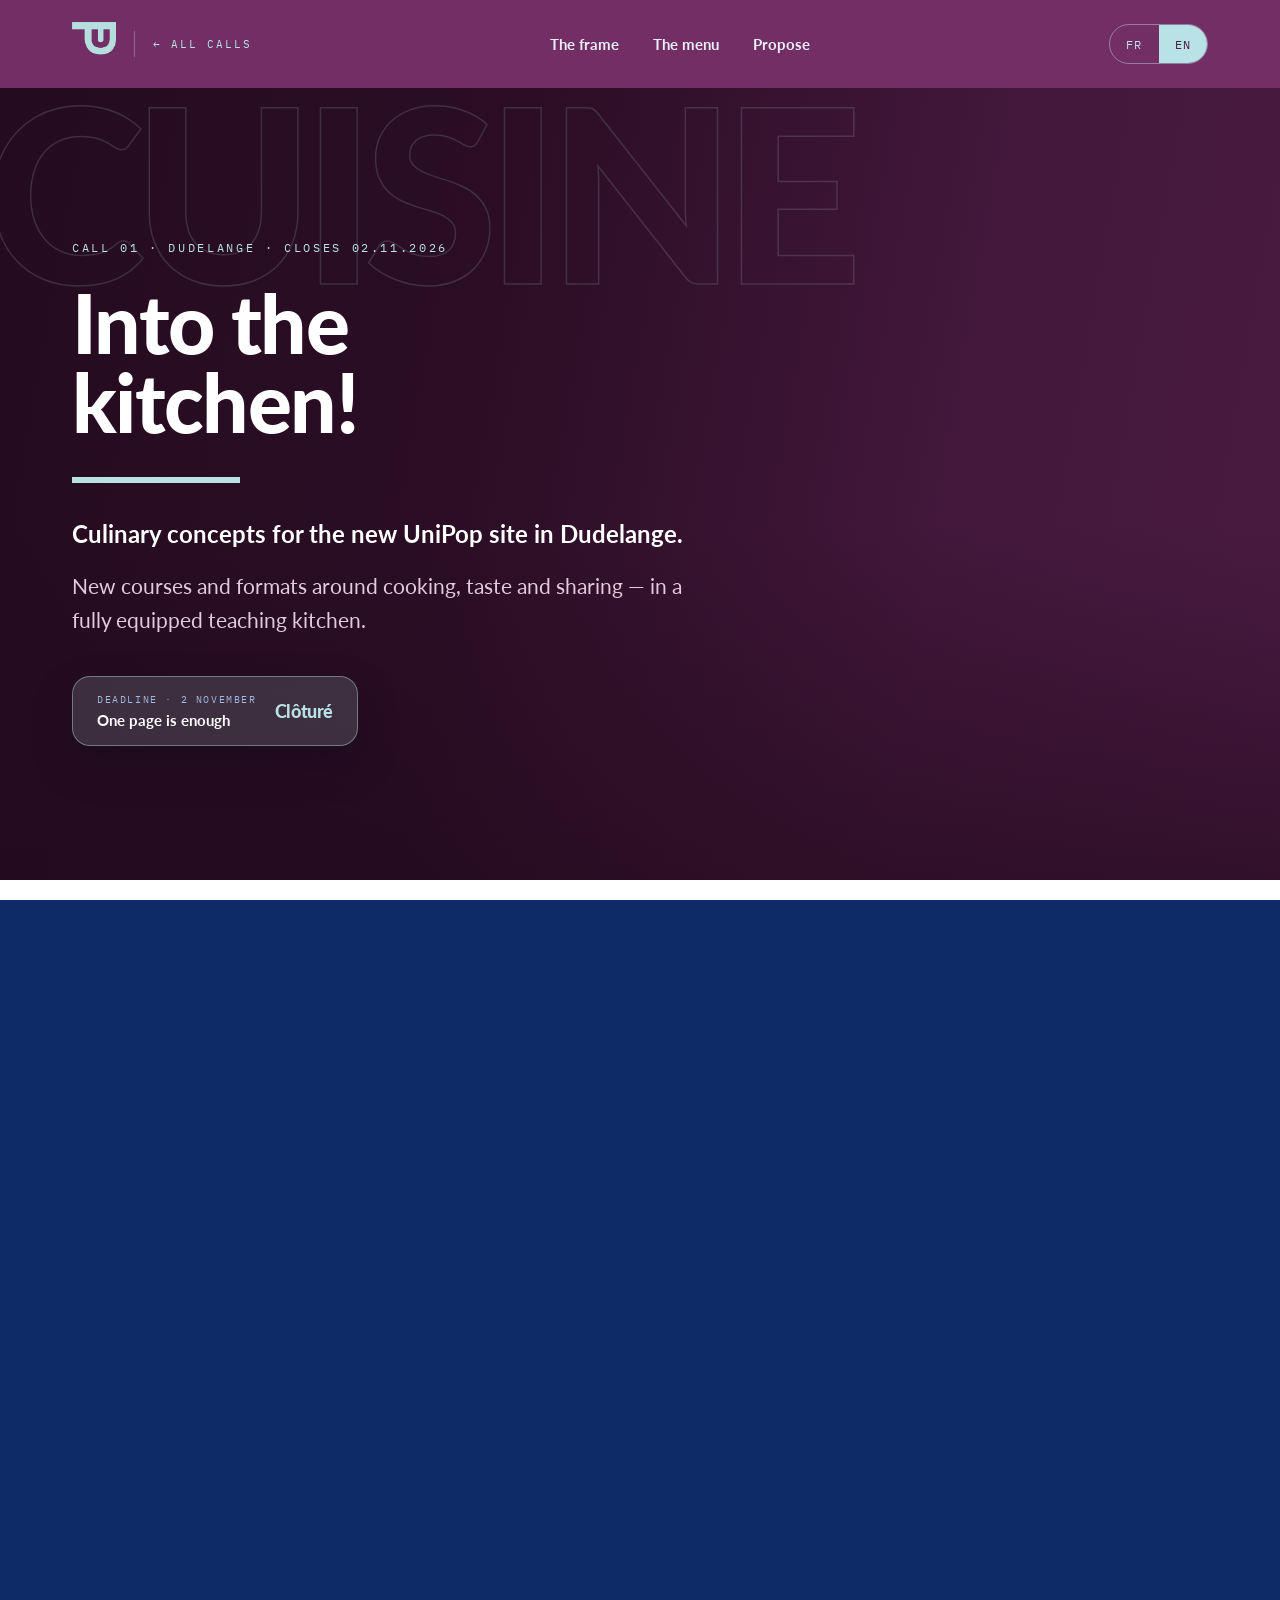
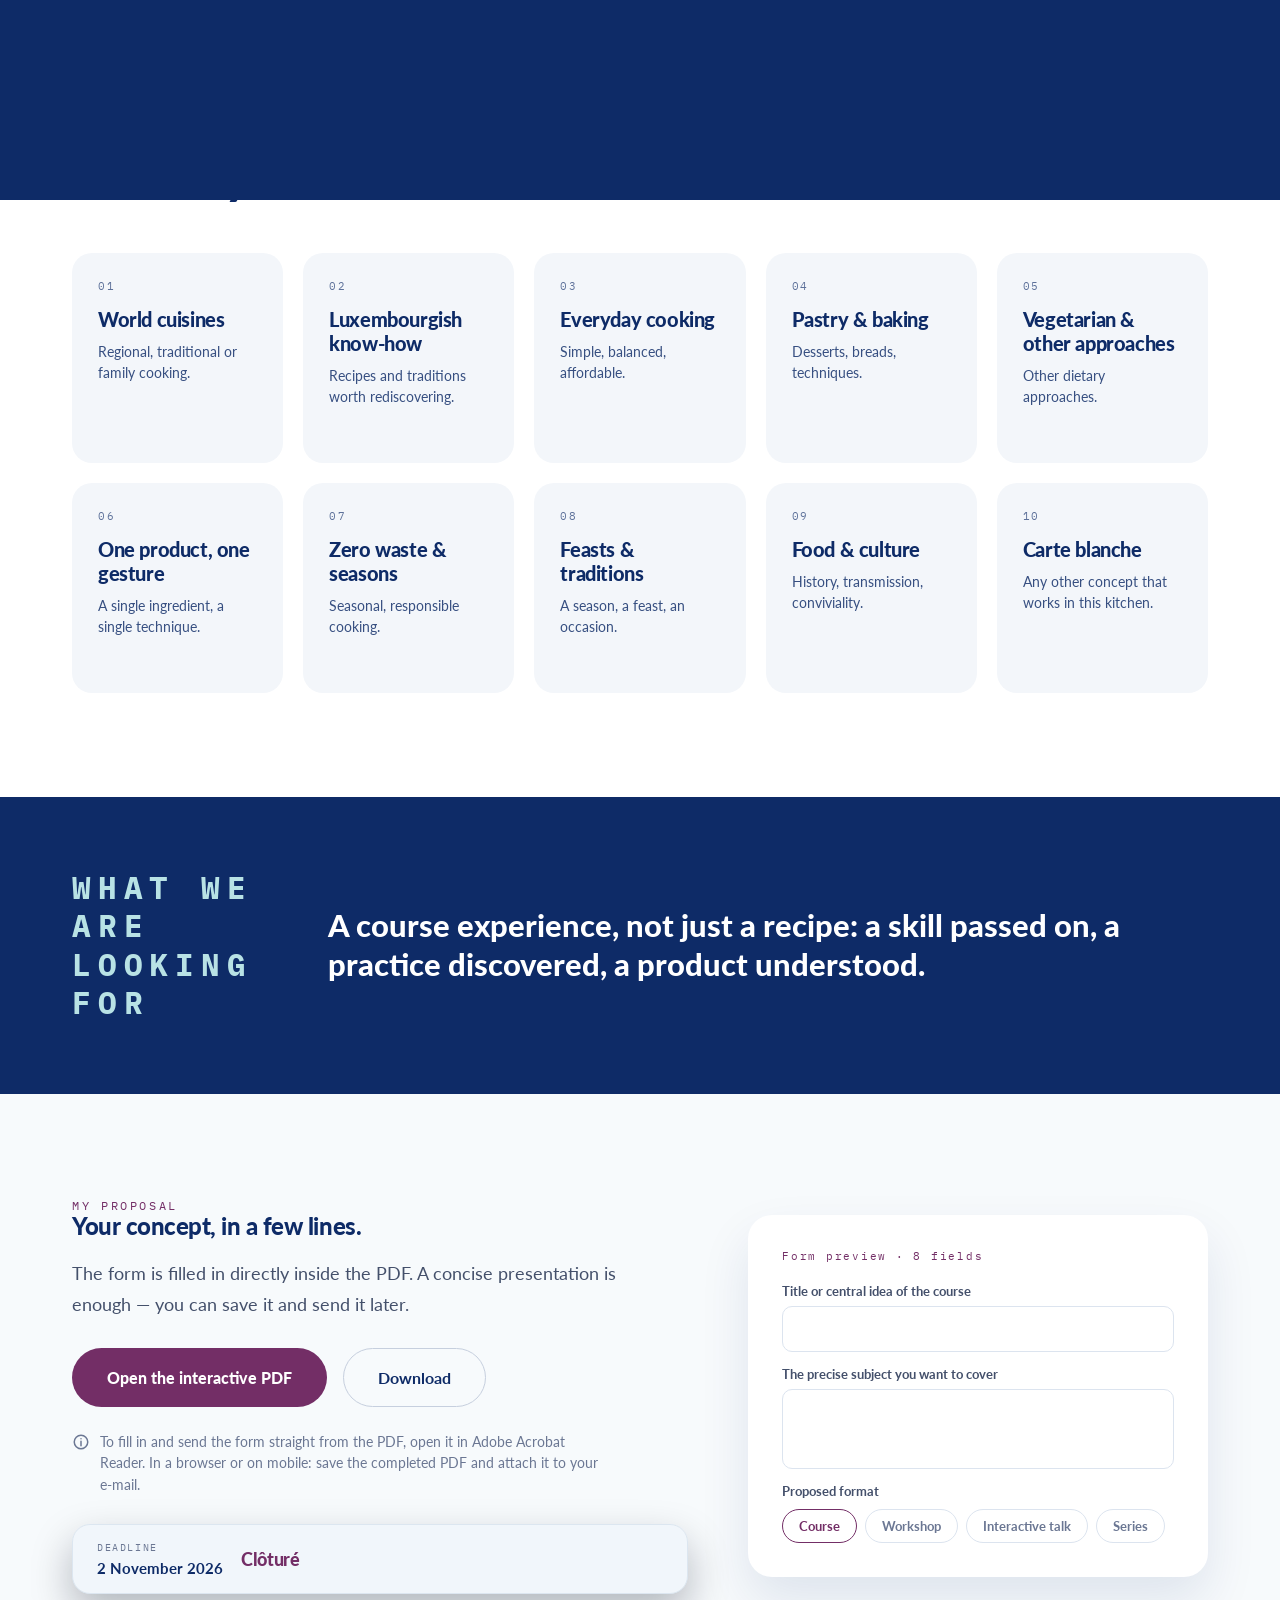
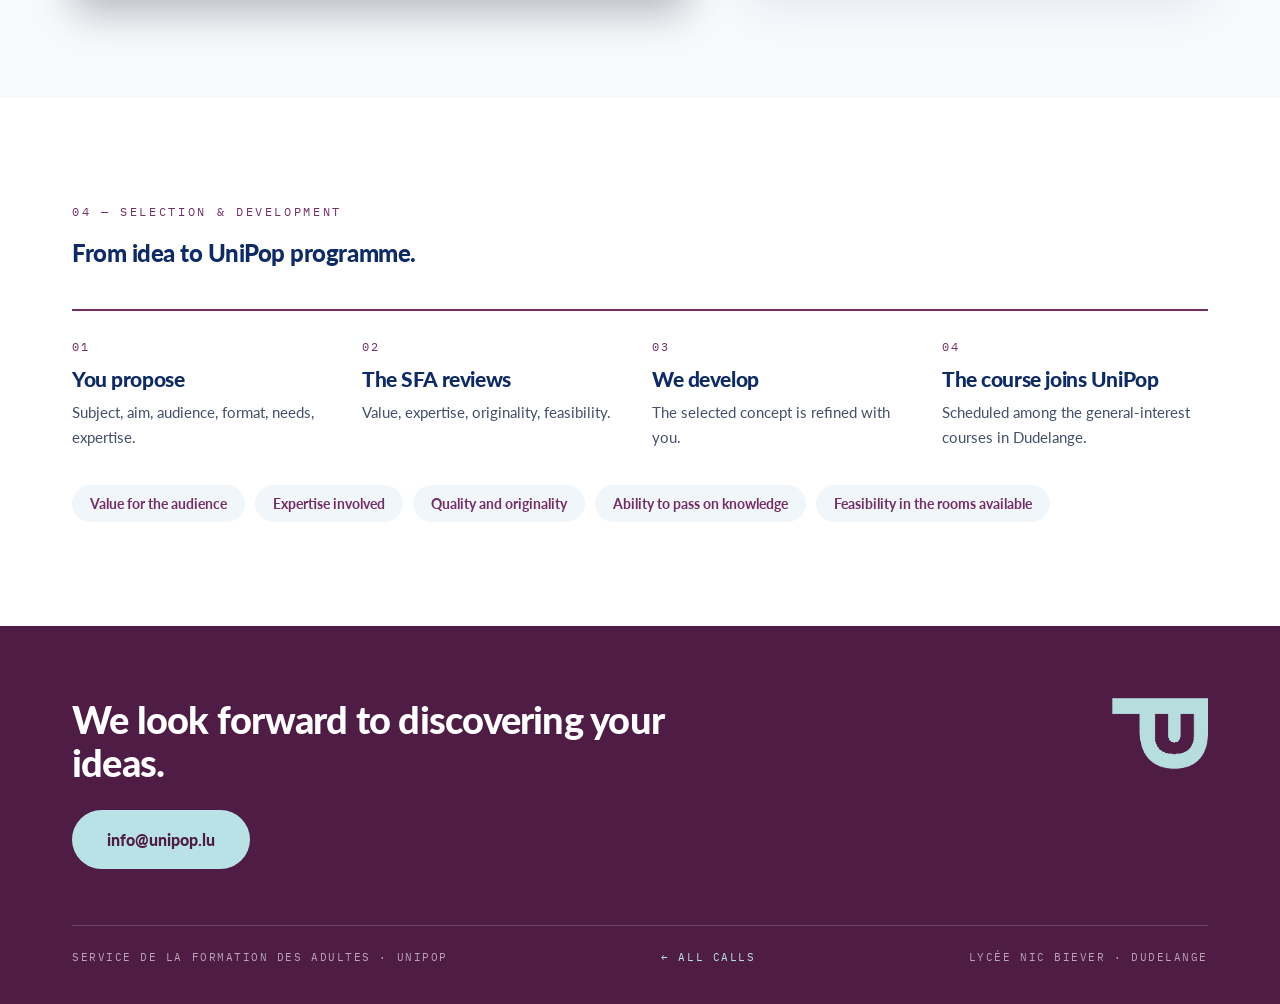
==== commit f00be31e: "Add files via upload" ====
--- a/cuisine.html
+++ b/cuisine.html
@@ -3,7 +3,7 @@
 <head>
 <meta charset="utf-8">
 <meta name="viewport" content="width=device-width, initial-scale=1">
-<title data-i18n="k96">À vos fourneaux ! · Appel à concepts UniPop</title>
+<title data-i18n="k95">À vos fourneaux ! · Appel à concepts UniPop</title>
 <meta name="description" content="Appel à concepts culinaires pour la cuisine pédagogique du nouveau site UniPop à Dudelange. Clôture le 2 novembre 2026.">
 <meta property="og:type" content="website">
 <meta property="og:site_name" content="UniPop · Service de la formation des adultes">
@@ -29,12 +29,12 @@
     <div class="nav__brand">
       <a href="index.html" aria-label="UniPop"><img class="nav__logo" src="assets/img/unipop-logo-knockout.png" alt="UniPop"></a>
       <span class="nav__rule" aria-hidden="true"></span>
-      <a href="index.html" class="nav__tag" data-wipe="#0E2B67" data-i18n="k100">← Tous les appels</a>
+      <a href="index.html" class="nav__tag" data-wipe="#0E2B67" data-i18n="k99">← Tous les appels</a>
     </div>
     <nav class="nav__links" id="menu">
-      <a href="cuisine.html#cadre" data-i18n="k97">Le cadre</a>
-      <a href="cuisine.html#carte" data-i18n="k98">La carte</a>
-      <a href="cuisine.html#proposer" data-i18n="k99">Proposer</a>
+      <a href="cuisine.html#cadre" data-i18n="k96">Le cadre</a>
+      <a href="cuisine.html#carte" data-i18n="k97">La carte</a>
+      <a href="cuisine.html#proposer" data-i18n="k98">Proposer</a>
     </nav>
     <div class="nav__end">
       <div class="lang" role="group" aria-label="Langue / Language">
@@ -50,26 +50,26 @@
 </header>
 <main id="main">
 
-  <section class="hero">
+  <section class="hero" style="--hero-img:url('assets/img/hero-cuisine.jpg')">
+    <div class="hero__bg" aria-hidden="true"></div>
+    <div class="hero__veil" aria-hidden="true"></div>
+    <span class="hero__word" aria-hidden="true">CUISINE</span>
     <div class="shell hero__grid">
       <div class="hero__col">
-        <p class="eyebrow reveal" data-i18n="k101">Appel 01 · Dudelange · clôture 02.11.2026</p>
-        <h1 class="reveal" data-i18n-html="k102">À vos<br>fourneaux !</h1>
+        <p class="eyebrow reveal" data-i18n="k100">Appel 01 · Dudelange · clôture 02.11.2026</p>
+        <h1 class="reveal" data-i18n-html="k101">À vos<br>fourneaux !</h1>
         <div class="hero__rule reveal" aria-hidden="true"></div>
-        <p class="hero__text reveal" style="color:#fff;font-weight:700;font-size:24px" data-i18n="k103">Concepts culinaires pour le nouveau site UniPop à Dudelange.</p>
-        <p class="hero__text reveal" style="margin-top:16px" data-i18n="k104">Imaginer de nouveaux cours et formats autour de la cuisine, du goût et du partage — dans une cuisine pédagogique entièrement équipée.</p>
+        <p class="hero__text reveal" style="color:#fff;font-weight:700;font-size:24px" data-i18n="k102">Concepts culinaires pour le nouveau site UniPop à Dudelange.</p>
+        <p class="hero__text reveal" style="margin-top:16px" data-i18n="k103">Imaginer de nouveaux cours et formats autour de la cuisine, du goût et du partage — dans une cuisine pédagogique entièrement équipée.</p>
         <div class="counts reveal">
           <div class="count count--lead" data-deadline="2026-11-02T23:59:59+01:00">
             <div>
-              <div class="count__label"><span data-i18n="k105">Date limite · 2 novembre</span></div>
-              <div class="count__name"><span data-i18n="k106">Une page suffit</span></div>
+              <div class="count__label"><span data-i18n="k104">Date limite · 2 novembre</span></div>
+              <div class="count__name"><span data-i18n="k105">Une page suffit</span></div>
             </div>
-            <div class="count__value" data-over="Clôturé">02.11</div>
+            <div class="count__value" data-over="Clôturé">J−</div>
           </div>
         </div>
-      </div>
-      <div class="hero__art" aria-hidden="true">
-        <div class="tile floaty" style="left:60px;top:70px;width:300px;height:300px;background:var(--mint);color:var(--purple);border-radius:56px"><svg viewBox="0 0 48 48" fill="none" stroke="currentColor" stroke-width="2.4" stroke-linecap="round" stroke-linejoin="round" aria-hidden="true"><path d="M14 6v13a5 5 0 0 0 5 5 5 5 0 0 0 5-5V6"/><path d="M19 6v9"/><path d="M19 24v18"/><path d="M34 6c-3.5 2.5-4.5 7-4.5 11s1.5 5 4.5 5"/><path d="M34 6v36"/></svg></div>
       </div>
     </div>
   </section>
@@ -78,17 +78,17 @@
     <div class="shell">
       <dl class="meta__grid">
         <div class="meta__cell">
-          <dt><span data-i18n="k107">Le lieu</span></dt>
+          <dt><span data-i18n="k106">Le lieu</span></dt>
           <dd>Lycée Nic Biever · 28, rue du Parc · L-3542 Dudelange</dd>
-          <dd class="sub"><span data-i18n="k108">Lundis et mercredis à partir de 17h00</span></dd>
+          <dd class="sub"><span data-i18n="k107">Lundis et mercredis à partir de 17h00</span></dd>
         </div>
         <div class="meta__cell">
-          <dt><span data-i18n="k109">Le public</span></dt>
-          <dd><span data-i18n="k110">Adultes · cours d’intérêt général</span></dd>
+          <dt><span data-i18n="k108">Le public</span></dt>
+          <dd><span data-i18n="k109">Adultes · cours d’intérêt général</span></dd>
         </div>
         <div class="meta__cell">
-          <dt><span data-i18n="k111">Les formats</span></dt>
-          <dd><span data-i18n="k112">Cours, workshop, série, format saisonnier…</span></dd>
+          <dt><span data-i18n="k110">Les formats</span></dt>
+          <dd><span data-i18n="k111">Cours, workshop, série, format saisonnier…</span></dd>
         </div>
       </dl>
     </div>
@@ -97,15 +97,15 @@
   <section class="section section--paper" id="cadre">
     <div class="shell split">
       <div>
-        <p class="eyebrow reveal" data-i18n="k113">01 — Le cadre</p>
-        <h2 class="reveal" style="margin:18px 0 24px" data-i18n="k114">Associer celles et ceux qui enseignent à la fabrication des contenus.</h2>
-        <p class="lead reveal" style="margin-bottom:16px" data-i18n="k115">L’ouverture progressive d’un nouveau site au Lycée Nic Biever offre une première occasion concrète : une cuisine pédagogique entièrement équipée sera le premier espace activé.</p>
-        <p class="lead reveal" data-i18n="k116">La cuisine peut ici être abordée au sens large. Il ne s’agit pas uniquement de proposer une recette ou un menu, mais d’imaginer une expérience de cours.</p>
+        <p class="eyebrow reveal" data-i18n="k112">01 — Le cadre</p>
+        <h2 class="reveal" style="margin:18px 0 24px" data-i18n="k113">Associer celles et ceux qui enseignent à la fabrication des contenus.</h2>
+        <p class="lead reveal" style="margin-bottom:16px" data-i18n="k114">L’ouverture progressive d’un nouveau site au Lycée Nic Biever offre une première occasion concrète : une cuisine pédagogique entièrement équipée sera le premier espace activé.</p>
+        <p class="lead reveal" data-i18n="k115">La cuisine peut ici être abordée au sens large. Il ne s’agit pas uniquement de proposer une recette ou un menu, mais d’imaginer une expérience de cours.</p>
       </div>
       <blockquote class="quote reveal">
         <svg viewBox="0 0 44 34" aria-hidden="true"><path d="M0 34V18C0 8 6 1 17 0l2 6c-7 1-10 5-10 10h9v18H0zm25 0V18c0-10 6-17 17-18l2 6c-7 1-10 5-10 10h9v18H25z"/></svg>
-        <p data-i18n="k117">Il n’est pas attendu qu’une proposition couvre l’ensemble du sujet.</p>
-        <p class="quote__sub" data-i18n="k118">Un cours ou un workshop peut au contraire se concentrer volontairement sur une technique, une cuisine, un produit ou une idée très précise.</p>
+        <p data-i18n="k116">Il n’est pas attendu qu’une proposition couvre l’ensemble du sujet.</p>
+        <p class="quote__sub" data-i18n="k117">Un cours ou un workshop peut au contraire se concentrer volontairement sur une technique, une cuisine, un produit ou une idée très précise.</p>
       </blockquote>
     </div>
   </section>
@@ -114,61 +114,61 @@
     <div class="shell">
       <div class="section__head">
         <div>
-          <p class="eyebrow reveal" data-i18n="k119">02 — La carte des possibles</p>
-          <h2 class="reveal" data-i18n="k120">Dix portes d’entrée.</h2>
-        </div>
-        <p class="section__note reveal" data-i18n="k121">La liste n’est pas limitative. C’est la complémentarité des concepts retenus qui construira l’ensemble.</p>
+          <p class="eyebrow reveal" data-i18n="k118">02 — La carte des possibles</p>
+          <h2 class="reveal" data-i18n="k119">Dix portes d’entrée.</h2>
+        </div>
+        <p class="section__note reveal" data-i18n="k120">La liste n’est pas limitative. C’est la complémentarité des concepts retenus qui construira l’ensemble.</p>
       </div>
       <div class="topics">
       <article class="topic reveal">
         <div class="topic__no">01</div>
-        <h3 data-i18n="k76">Cuisines du monde</h3>
-        <p data-i18n="k77">Régionales, traditionnelles ou familiales.</p>
+        <h3 data-i18n="k75">Cuisines du monde</h3>
+        <p data-i18n="k76">Régionales, traditionnelles ou familiales.</p>
       </article>
       <article class="topic reveal">
         <div class="topic__no">02</div>
-        <h3 data-i18n="k78">Savoir-faire luxembourgeois</h3>
-        <p data-i18n="k79">Recettes et traditions à redécouvrir.</p>
+        <h3 data-i18n="k77">Savoir-faire luxembourgeois</h3>
+        <p data-i18n="k78">Recettes et traditions à redécouvrir.</p>
       </article>
       <article class="topic reveal">
         <div class="topic__no">03</div>
-        <h3 data-i18n="k80">La cuisine du quotidien</h3>
-        <p data-i18n="k81">Simple, équilibrée, économique.</p>
+        <h3 data-i18n="k79">La cuisine du quotidien</h3>
+        <p data-i18n="k80">Simple, équilibrée, économique.</p>
       </article>
       <article class="topic reveal">
         <div class="topic__no">04</div>
-        <h3 data-i18n="k82">Pâtisserie & boulangerie</h3>
-        <p data-i18n="k83">Desserts, pains, techniques.</p>
+        <h3 data-i18n="k81">Pâtisserie & boulangerie</h3>
+        <p data-i18n="k82">Desserts, pains, techniques.</p>
       </article>
       <article class="topic reveal">
         <div class="topic__no">05</div>
-        <h3 data-i18n="k84">Végétarien & autres approches</h3>
-        <p data-i18n="k85">Autres approches alimentaires.</p>
+        <h3 data-i18n="k83">Végétarien & autres approches</h3>
+        <p data-i18n="k84">Autres approches alimentaires.</p>
       </article>
       <article class="topic reveal">
         <div class="topic__no">06</div>
-        <h3 data-i18n="k86">Un produit, un geste</h3>
-        <p data-i18n="k87">Un ingrédient, une technique.</p>
+        <h3 data-i18n="k85">Un produit, un geste</h3>
+        <p data-i18n="k86">Un ingrédient, une technique.</p>
       </article>
       <article class="topic reveal">
         <div class="topic__no">07</div>
-        <h3 data-i18n="k88">Anti-gaspi & saisons</h3>
-        <p data-i18n="k89">Cuisine saisonnière et responsable.</p>
+        <h3 data-i18n="k87">Anti-gaspi & saisons</h3>
+        <p data-i18n="k88">Cuisine saisonnière et responsable.</p>
       </article>
       <article class="topic reveal">
         <div class="topic__no">08</div>
-        <h3 data-i18n="k90">Fêtes & traditions</h3>
-        <p data-i18n="k91">Une saison, une fête, une occasion.</p>
+        <h3 data-i18n="k89">Fêtes & traditions</h3>
+        <p data-i18n="k90">Une saison, une fête, une occasion.</p>
       </article>
       <article class="topic reveal">
         <div class="topic__no">09</div>
-        <h3 data-i18n="k92">Cuisine & culture</h3>
-        <p data-i18n="k93">Histoire, transmission, convivialité.</p>
+        <h3 data-i18n="k91">Cuisine & culture</h3>
+        <p data-i18n="k92">Histoire, transmission, convivialité.</p>
       </article>
       <article class="topic reveal topic--mint">
         <div class="topic__no">10</div>
-        <h3 data-i18n="k94">Carte blanche</h3>
-        <p data-i18n="k95">Tout autre concept réalisable ici.</p>
+        <h3 data-i18n="k93">Carte blanche</h3>
+        <p data-i18n="k94">Tout autre concept réalisable ici.</p>
       </article>
       </div>
     </div>
@@ -176,8 +176,8 @@
 
   <div class="band">
     <div class="shell band__grid">
-      <p class="eyebrow" data-i18n="k122">Ce que nous cherchons</p>
-      <p data-i18n="k123">Une expérience de cours, pas seulement une recette : un savoir-faire transmis, une pratique découverte, un produit compris.</p>
+      <p class="eyebrow" data-i18n="k121">Ce que nous cherchons</p>
+      <p data-i18n="k122">Une expérience de cours, pas seulement une recette : un savoir-faire transmis, une pratique découverte, un produit compris.</p>
     </div>
   </div>
 
@@ -185,36 +185,36 @@
     <div class="shell">
       <div class="apply">
       <div>
-        <div class="eyebrow reveal" data-i18n="k128">Ma proposition</div>
-        <h2 class="reveal" data-i18n="k129">Votre concept, en quelques lignes.</h2>
-        <p class="lead reveal" style="margin-top:20px;max-width:560px" data-i18n="k130">Le formulaire se remplit directement dans le PDF. Une présentation concise suffit — vous pouvez l’enregistrer et l’envoyer plus tard.</p>
+        <div class="eyebrow reveal" data-i18n="k127">Ma proposition</div>
+        <h2 class="reveal" data-i18n="k128">Votre concept, en quelques lignes.</h2>
+        <p class="lead reveal" style="margin-top:20px;max-width:560px" data-i18n="k129">Le formulaire se remplit directement dans le PDF. Une présentation concise suffit — vous pouvez l’enregistrer et l’envoyer plus tard.</p>
         <div class="apply__actions reveal">
-          <a class="btn btn--solid" href="pdf/UniPop_COURSE_LAB_A_vos_fourneaux.pdf" target="_blank" rel="noopener"><span data-i18n="k131">Ouvrir le PDF interactif</span></a>
-          <a class="btn btn--outline" href="pdf/UniPop_COURSE_LAB_A_vos_fourneaux.pdf" download><span data-i18n="k132">Télécharger</span></a>
+          <a class="btn btn--solid" href="pdf/UniPop_COURSE_LAB_A_vos_fourneaux.pdf" target="_blank" rel="noopener"><span data-i18n="k130">Ouvrir le PDF interactif</span></a>
+          <a class="btn btn--outline" href="pdf/UniPop_COURSE_LAB_A_vos_fourneaux.pdf" download><span data-i18n="k131">Télécharger</span></a>
         </div>
         <div class="hint reveal"><svg viewBox="0 0 24 24" stroke-width="2" stroke-linecap="round" aria-hidden="true"><circle cx="12" cy="12" r="9"/><path d="M12 11v6M12 7.5v.01"/></svg>
-          <p data-i18n="k133">Pour remplir et renvoyer le formulaire depuis le PDF, ouvrez-le dans Adobe Acrobat Reader. Dans un navigateur ou sur mobile : enregistrez le PDF rempli, puis joignez-le à votre e-mail.</p>
+          <p data-i18n="k132">Pour remplir et renvoyer le formulaire depuis le PDF, ouvrez-le dans Adobe Acrobat Reader. Dans un navigateur ou sur mobile : enregistrez le PDF rempli, puis joignez-le à votre e-mail.</p>
         </div>
         <div class="count count--lead reveal" data-deadline="2026-11-02T23:59:59+01:00" style="margin-top:28px;background:#F1F6FB;border-color:#DCE6F0">
           <div>
-            <div class="count__label" style="color:#6B7793"><span data-i18n="k134">Date limite</span></div>
-            <div class="count__name" style="color:#0E2B67" data-i18n="k135">2 novembre 2026</div>
+            <div class="count__label" style="color:#6B7793"><span data-i18n="k133">Date limite</span></div>
+            <div class="count__name" style="color:#0E2B67" data-i18n="k134">2 novembre 2026</div>
           </div>
-          <div class="count__value" style="color:var(--accent)" data-over="Clôturé">02.11</div>
+          <div class="count__value" style="color:var(--accent)" data-over="Clôturé">J−</div>
         </div>
       </div>
       <div class="preview reveal" aria-hidden="true">
-        <div class="preview__label"><span data-i18n="k136">Aperçu du formulaire · 8 champs</span></div>
+        <div class="preview__label"><span data-i18n="k135">Aperçu du formulaire · 8 champs</span></div>
         <div class="preview__fields">
-          <label><span data-i18n="k137">Titre ou idée centrale du cours</span><input type="text" tabindex="-1"></label>
-          <label><span data-i18n="k138">Le sujet précis que vous souhaitez traiter</span><textarea rows="3" tabindex="-1"></textarea></label>
+          <label><span data-i18n="k136">Titre ou idée centrale du cours</span><input type="text" tabindex="-1"></label>
+          <label><span data-i18n="k137">Le sujet précis que vous souhaitez traiter</span><textarea rows="3" tabindex="-1"></textarea></label>
           <div>
-            <div style="font-size:13px;font-weight:700;color:var(--body)"><span data-i18n="k139">Format proposé</span></div>
+            <div style="font-size:13px;font-weight:700;color:var(--body)"><span data-i18n="k138">Format proposé</span></div>
             <div class="pills">
-          <span class="pill pill--on"><span data-i18n="k124">Cours</span></span>
-          <span class="pill"><span data-i18n="k125">Workshop</span></span>
-          <span class="pill"><span data-i18n="k126">Conférence interactive</span></span>
-          <span class="pill"><span data-i18n="k127">Série</span></span>
+          <span class="pill pill--on"><span data-i18n="k123">Cours</span></span>
+          <span class="pill"><span data-i18n="k124">Workshop</span></span>
+          <span class="pill"><span data-i18n="k125">Conférence interactive</span></span>
+          <span class="pill"><span data-i18n="k126">Série</span></span>
             </div>
           </div>
         </div>
@@ -225,36 +225,36 @@
 
   <section class="section section--white">
     <div class="shell">
-      <p class="eyebrow reveal" data-i18n="k140">04 — Sélection & développement</p>
-      <h2 class="reveal" style="margin:18px 0 44px" data-i18n="k141">De l’idée au programme UniPop.</h2>
+      <p class="eyebrow reveal" data-i18n="k139">04 — Sélection & développement</p>
+      <h2 class="reveal" style="margin:18px 0 44px" data-i18n="k140">De l’idée au programme UniPop.</h2>
       <div class="flow">
       <div class="reveal">
         <div class="flow__no">01</div>
-        <h3 data-i18n="k142">Vous proposez</h3>
-        <p data-i18n="k143">Sujet, objectif, public, format, besoins, expertise.</p>
+        <h3 data-i18n="k141">Vous proposez</h3>
+        <p data-i18n="k142">Sujet, objectif, public, format, besoins, expertise.</p>
       </div>
       <div class="reveal">
         <div class="flow__no">02</div>
-        <h3 data-i18n="k144">Le SFA examine</h3>
-        <p data-i18n="k145">Intérêt, savoir-faire, originalité, faisabilité.</p>
+        <h3 data-i18n="k143">Le SFA examine</h3>
+        <p data-i18n="k144">Intérêt, savoir-faire, originalité, faisabilité.</p>
       </div>
       <div class="reveal">
         <div class="flow__no">03</div>
-        <h3 data-i18n="k146">Nous développons</h3>
-        <p data-i18n="k147">Le concept retenu est précisé avec vous.</p>
+        <h3 data-i18n="k145">Nous développons</h3>
+        <p data-i18n="k146">Le concept retenu est précisé avec vous.</p>
       </div>
       <div class="reveal">
         <div class="flow__no">04</div>
-        <h3 data-i18n="k148">Le cours rejoint UniPop</h3>
-        <p data-i18n="k149">Programmation des cours d’intérêt général à Dudelange.</p>
+        <h3 data-i18n="k147">Le cours rejoint UniPop</h3>
+        <p data-i18n="k148">Programmation des cours d’intérêt général à Dudelange.</p>
       </div>
     </div>
       <div class="tags reveal">
-        <span class="tag"><span data-i18n="k150">L’intérêt pour le public</span></span>
-        <span class="tag"><span data-i18n="k151">Le savoir-faire mobilisé</span></span>
-        <span class="tag"><span data-i18n="k152">La qualité et l’originalité</span></span>
-        <span class="tag"><span data-i18n="k153">La capacité à transmettre</span></span>
-        <span class="tag"><span data-i18n="k154">La faisabilité dans les locaux</span></span>
+        <span class="tag"><span data-i18n="k149">L’intérêt pour le public</span></span>
+        <span class="tag"><span data-i18n="k150">Le savoir-faire mobilisé</span></span>
+        <span class="tag"><span data-i18n="k151">La qualité et l’originalité</span></span>
+        <span class="tag"><span data-i18n="k152">La capacité à transmettre</span></span>
+        <span class="tag"><span data-i18n="k153">La faisabilité dans les locaux</span></span>
       </div>
     </div>
   </section>
@@ -264,7 +264,7 @@
   <div class="shell">
     <div class="foot__top">
       <div>
-        <h2 class="reveal" data-i18n="k155">Nous nous réjouissons de découvrir vos idées.</h2>
+        <h2 class="reveal" data-i18n="k154">Nous nous réjouissons de découvrir vos idées.</h2>
         
         <a class="btn btn--mint" href="mailto:info@unipop.lu" style="margin-top:26px">info@unipop.lu</a>
       </div>
@@ -272,8 +272,8 @@
     </div>
     <div class="foot__bar">
       <span>Service de la formation des adultes · UniPop</span>
-      <a href="index.html" data-wipe="#0E2B67" data-i18n="k156">← Tous les appels</a>
-      <span data-i18n="k157">Lycée Nic Biever · Dudelange</span>
+      <a href="index.html" data-wipe="#0E2B67" data-i18n="k155">← Tous les appels</a>
+      <span data-i18n="k156">Lycée Nic Biever · Dudelange</span>
     </div>
   </div>
 </footer>
--- a/assets/css/site.css
+++ b/assets/css/site.css
@@ -137,7 +137,35 @@
 /* =========================================================================
    HERO
    ========================================================================= */
-.hero{background:var(--accent);color:#fff;padding:96px 0 104px;position:relative;overflow:hidden}
+.hero{
+  position:relative;overflow:hidden;color:#fff;
+  padding:132px 0 116px;min-height:min(88vh,860px);display:flex;align-items:center;
+  background:var(--accent-deep);
+}
+.hero__bg{
+  position:absolute;inset:-2%;background-image:var(--hero-img);
+  background-size:cover;background-position:70% 50%;
+  animation:slowzoom 26s ease-in-out infinite alternate;
+}
+.hero__veil{
+  position:absolute;inset:0;
+  background:
+    linear-gradient(100deg, rgba(4,14,38,.93) 0%, rgba(4,14,38,.80) 38%, rgba(4,14,38,.28) 72%, rgba(4,14,38,.10) 100%),
+    linear-gradient(to top, rgba(4,14,38,.65) 0%, rgba(4,14,38,0) 45%);
+}
+body.theme-cuisine .hero__veil{
+  background:
+    linear-gradient(100deg, rgba(34,10,29,.93) 0%, rgba(34,10,29,.80) 38%, rgba(34,10,29,.26) 72%, rgba(34,10,29,.08) 100%),
+    linear-gradient(to top, rgba(34,10,29,.62) 0%, rgba(34,10,29,0) 45%);
+}
+.hero__word{
+  position:absolute;left:-.06em;top:.02em;
+  font-size:clamp(120px,19vw,300px);font-weight:900;letter-spacing:-.05em;line-height:.8;
+  color:transparent;-webkit-text-stroke:1.5px rgba(184,226,229,.16);
+  pointer-events:none;user-select:none;white-space:nowrap;
+}
+@supports not ((-webkit-text-stroke: 1px red)){.hero__word{display:none}}
+.hero .shell{position:relative}
 .hero__grid{display:flex;align-items:center;justify-content:space-between;gap:56px}
 .hero__col{max-width:740px;flex:1 1 auto}
 .hero .eyebrow{color:var(--mint)}
@@ -146,21 +174,6 @@
 .hero__rule{width:168px;height:6px;background:var(--mint);margin:36px 0 32px;transform-origin:left center}
 .hero__text{font-size:21px;line-height:1.6;color:var(--on-accent-soft);max-width:620px}
 .hero__actions{display:flex;flex-wrap:wrap;gap:16px;margin-top:44px}
-.hero__art{flex:0 0 auto;width:480px;height:440px;position:relative}
-.hero__ring{position:absolute;inset:30px 40px;border:1px solid rgba(184,226,229,.28);border-radius:50%}
-.tile{
-  position:absolute;border-radius:40px;display:flex;align-items:center;justify-content:center;
-}
-.tile--a{left:10px;top:120px;width:244px;height:244px;background:var(--purple)}
-.tile--b{right:0;top:10px;width:214px;height:214px;background:var(--navy-mid);
-  border:1px solid rgba(184,226,229,.3);border-radius:36px}
-body.theme-cuisine .tile--b{background:var(--purple-deep)}
-.tile svg{width:96px;height:96px}
-.chip-float{
-  position:absolute;right:20px;bottom:20px;background:var(--mint);color:var(--navy);
-  font-family:var(--mono);font-size:12px;letter-spacing:.14em;padding:10px 18px;border-radius:999px;
-}
-
 .btn{
   display:inline-flex;align-items:center;gap:12px;border-radius:999px;font-size:16px;
   padding:19px 34px;font-weight:900;min-height:56px;border:1px solid transparent;cursor:pointer;
@@ -178,11 +191,14 @@
 /* ---------- compte à rebours ---------- */
 .counts{display:flex;flex-wrap:wrap;gap:16px;margin-top:40px}
 .count{
-  display:flex;align-items:center;gap:18px;border-radius:18px;padding:14px 22px;
-  background:rgba(255,255,255,.06);border:1px solid rgba(198,214,238,.22);
-  transition:border-color .3s ease,background-color .3s ease;
-}
-.count--lead{background:rgba(184,226,229,.12);border-color:rgba(184,226,229,.3)}
+  display:flex;align-items:center;gap:18px;border-radius:18px;padding:16px 24px;
+  background:rgba(255,255,255,.07);border:1px solid rgba(255,255,255,.18);
+  backdrop-filter:blur(14px);-webkit-backdrop-filter:blur(14px);
+  box-shadow:0 18px 40px rgba(2,10,30,.28);
+  transition:border-color .3s ease,background-color .3s ease,transform .3s var(--ease);
+}
+.count:hover{transform:translateY(-3px)}
+.count--lead{background:rgba(184,226,229,.16);border-color:rgba(184,226,229,.42)}
 .count:hover{border-color:var(--mint)}
 .count__label{font-family:var(--mono);font-size:10px;letter-spacing:.16em;text-transform:uppercase;color:#9FB8DE}
 .count__name{margin-top:5px;font-size:15px;font-weight:700;color:#fff}
@@ -198,12 +214,36 @@
 .scrollcue svg{animation:bob 2.2s ease-in-out infinite}
 
 /* =========================================================================
-   BANDEAU DÉFILANT
-   ========================================================================= */
-.ticker{background:var(--mint);overflow:hidden;padding:24px 0}
-.ticker__track{display:flex;gap:56px;white-space:nowrap;width:max-content;animation:ticker 40s linear infinite}
-.ticker span{font-family:var(--mono);font-size:13px;letter-spacing:.2em;text-transform:uppercase;color:var(--navy)}
-.ticker:hover .ticker__track{animation-play-state:paused}
+   LA SAISON — frise chronologique
+   ========================================================================= */
+.tl{background:var(--navy-deep);color:#fff;padding:76px 0 84px}
+.tl__head{display:flex;justify-content:space-between;align-items:baseline;gap:40px;flex-wrap:wrap;margin-bottom:70px}
+.tl .eyebrow{color:var(--mint)}
+.tl__note{font-size:15px;line-height:1.6;color:rgba(255,255,255,.55);max-width:430px}
+.tl__track{list-style:none;margin:0;padding:0;display:flex;position:relative}
+.tl__node{flex:1 1 0;position:relative;padding:34px 16px 0 0;opacity:0;transform:translateY(16px)}
+.tl.in .tl__node{opacity:1;transform:none;transition:opacity .7s var(--ease),transform .7s var(--ease);transition-delay:calc(var(--i,0) * 110ms + .25s)}
+.tl__rail{position:absolute;top:8px;left:0;height:2px;background:rgba(255,255,255,.16)}
+.tl__fill{position:absolute;top:8px;left:0;height:2px;width:0;background:var(--mint)}
+.tl.in .tl__fill{width:var(--fill,0);transition:width 1.7s var(--ease) .35s}
+.tl__dot{
+  position:absolute;top:1px;left:0;width:17px;height:17px;border-radius:50%;
+  background:var(--navy-deep);border:2px solid rgba(255,255,255,.32);
+  transition:background-color .5s ease .6s,border-color .5s ease .6s,transform .5s var(--ease) .6s;
+}
+.tl.in .tl__node.is-past .tl__dot{background:var(--mint);border-color:var(--mint)}
+.tl__date{font-family:var(--mono);font-size:12px;letter-spacing:.16em;color:var(--mint)}
+.tl__label{display:block;margin-top:10px;font-size:17px;font-weight:900;line-height:1.25;color:#fff;max-width:200px}
+.tl__node.is-future .tl__label{color:rgba(255,255,255,.58)}
+.tl__node.is-future .tl__date{color:rgba(184,226,229,.6)}
+.tl__today{position:absolute;top:1px;left:0;width:17px;height:17px;margin-left:-1px;opacity:0}
+.tl.in .tl__today{opacity:1;transition:opacity .4s ease 1.9s,left 1.7s var(--ease) .35s}
+.tl__today::after{
+  content:"";position:absolute;inset:2px;border-radius:50%;background:#fff;
+  box-shadow:0 0 0 3px rgba(255,255,255,.22);
+}
+.tl__pulse{position:absolute;inset:0;border-radius:50%;background:rgba(255,255,255,.55);animation:ping 2.8s cubic-bezier(.2,.6,.3,1) infinite}
+.tl--stack .tl__rail,.tl--stack .tl__fill,.tl--stack .tl__today{display:none}
 
 /* =========================================================================
    SECTIONS
@@ -223,9 +263,9 @@
 
 /* ---------- carte + actualités ---------- */
 .news{display:grid;grid-template-columns:minmax(0,480px) minmax(0,1fr);gap:80px;align-items:center}
-.map{background:#fff;border-radius:28px;padding:32px;display:flex;justify-content:center}
+.map{background:#fff;border-radius:28px;padding:36px 28px;display:flex;justify-content:center;box-shadow:0 24px 50px rgba(14,43,103,.07)}
 .map svg{width:100%;max-width:340px;height:auto;overflow:visible}
-.map__outline{fill:none;stroke:rgba(14,43,103,.16);stroke-width:1.5}
+.map__outline{fill:none;stroke:rgba(14,43,103,.14);stroke-width:1.2;stroke-linejoin:round}
 .map__dot{fill:#C3D3E6;opacity:0;transform-origin:center;transition:fill .25s ease,r .25s ease}
 .map.in .map__dot{animation:dotIn .5s var(--ease) forwards;animation-delay:var(--d,0ms)}
 .map__dot.near{fill:var(--mint)}
@@ -393,7 +433,7 @@
 }
 
 @keyframes bob{0%,100%{transform:translateY(0);opacity:.55}50%{transform:translateY(8px);opacity:1}}
-@keyframes ticker{from{transform:translateX(0)}to{transform:translateX(calc(-50% - 28px))}}
+@keyframes slowzoom{from{transform:scale(1)}to{transform:scale(1.07)}}
 @keyframes floaty{0%,100%{transform:translateY(0)}50%{transform:translateY(-16px)}}
 @keyframes ping{0%{transform:scale(.55);opacity:.85}75%{transform:scale(2.6);opacity:0}100%{opacity:0}}
 @keyframes dotIn{to{opacity:.9;transform:scale(1)}}
@@ -415,7 +455,6 @@
   .topics{grid-template-columns:repeat(3,minmax(0,1fr))}
   .topics--4{grid-template-columns:repeat(3,minmax(0,1fr))}
   .flow{grid-template-columns:repeat(2,minmax(0,1fr));gap:32px}
-  .hero__art{display:none}
 }
 @media (max-width:900px){
   :root{--pad:28px}
@@ -438,6 +477,13 @@
   .meta__cell{padding:0;border-left:0;border-top:1px solid var(--line);padding-top:20px}
   .meta__cell:first-child{border-top:0;padding-top:0}
   .hero__text{font-size:18px}
+  .hero{padding:104px 0 72px;min-height:0}
+  .hero__word{font-size:22vw;top:auto;bottom:.04em;opacity:.7}
+  .tl__track{flex-direction:column;gap:26px}
+  .tl__node{padding:0 0 0 34px}
+  .tl__dot{top:4px;left:0}
+  .tl__label{max-width:none}
+  .tl__head{margin-bottom:40px}
   .counts{gap:12px}
   .count{width:100%}
   .scrollcue{display:none}
@@ -459,8 +505,9 @@
   .wipe{display:none}
 }
 @media print{
-  .nav,.ticker,.wipe,.scrollcue{display:none}
+  .nav,.wipe,.scrollcue{display:none}
   body{background:#fff}
-  .hero,.section--navy,.section--accent,.band,.foot{background:#fff!important;color:#000!important}
+  .hero,.section--navy,.section--accent,.band,.foot,.tl{background:#fff!important;color:#000!important}
+  .hero__bg,.hero__veil,.hero__word{display:none}
   .hero h1,.foot h2,.band p,.section--navy h2{color:#000!important}
 }
